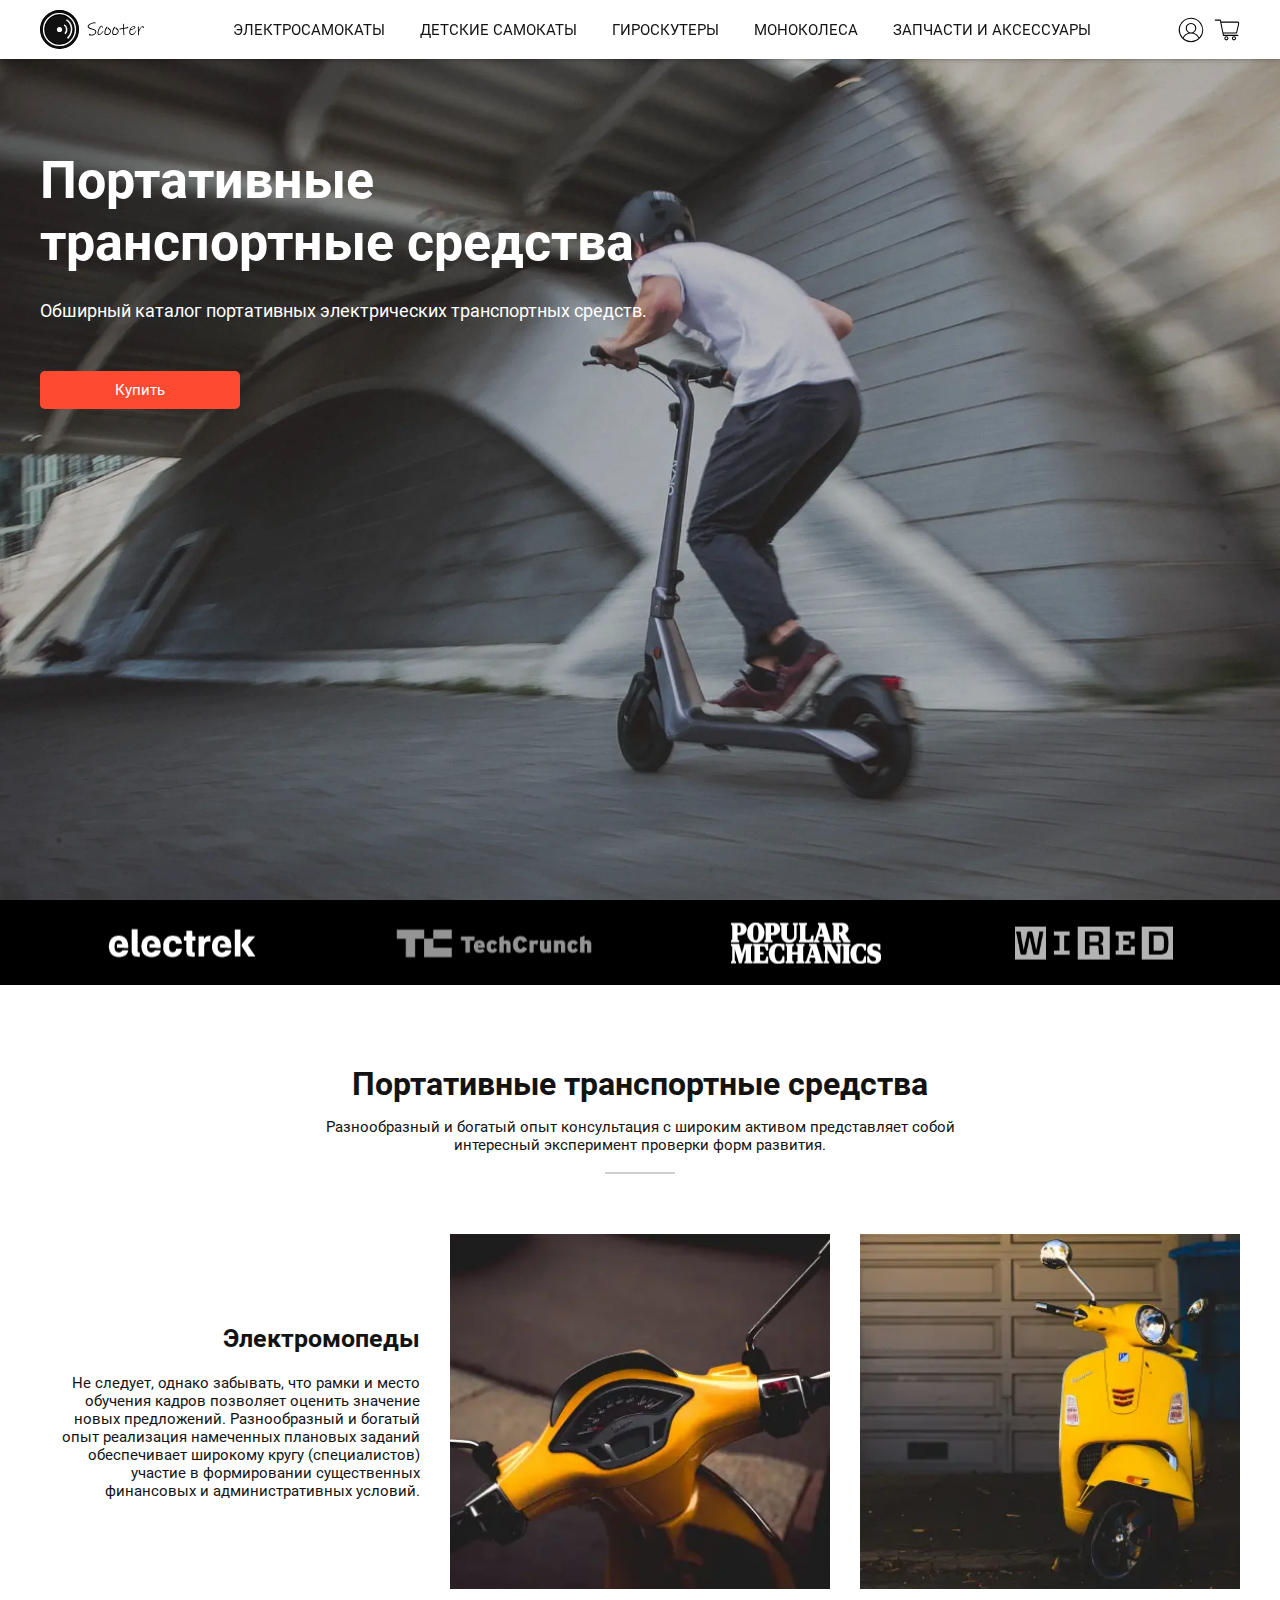
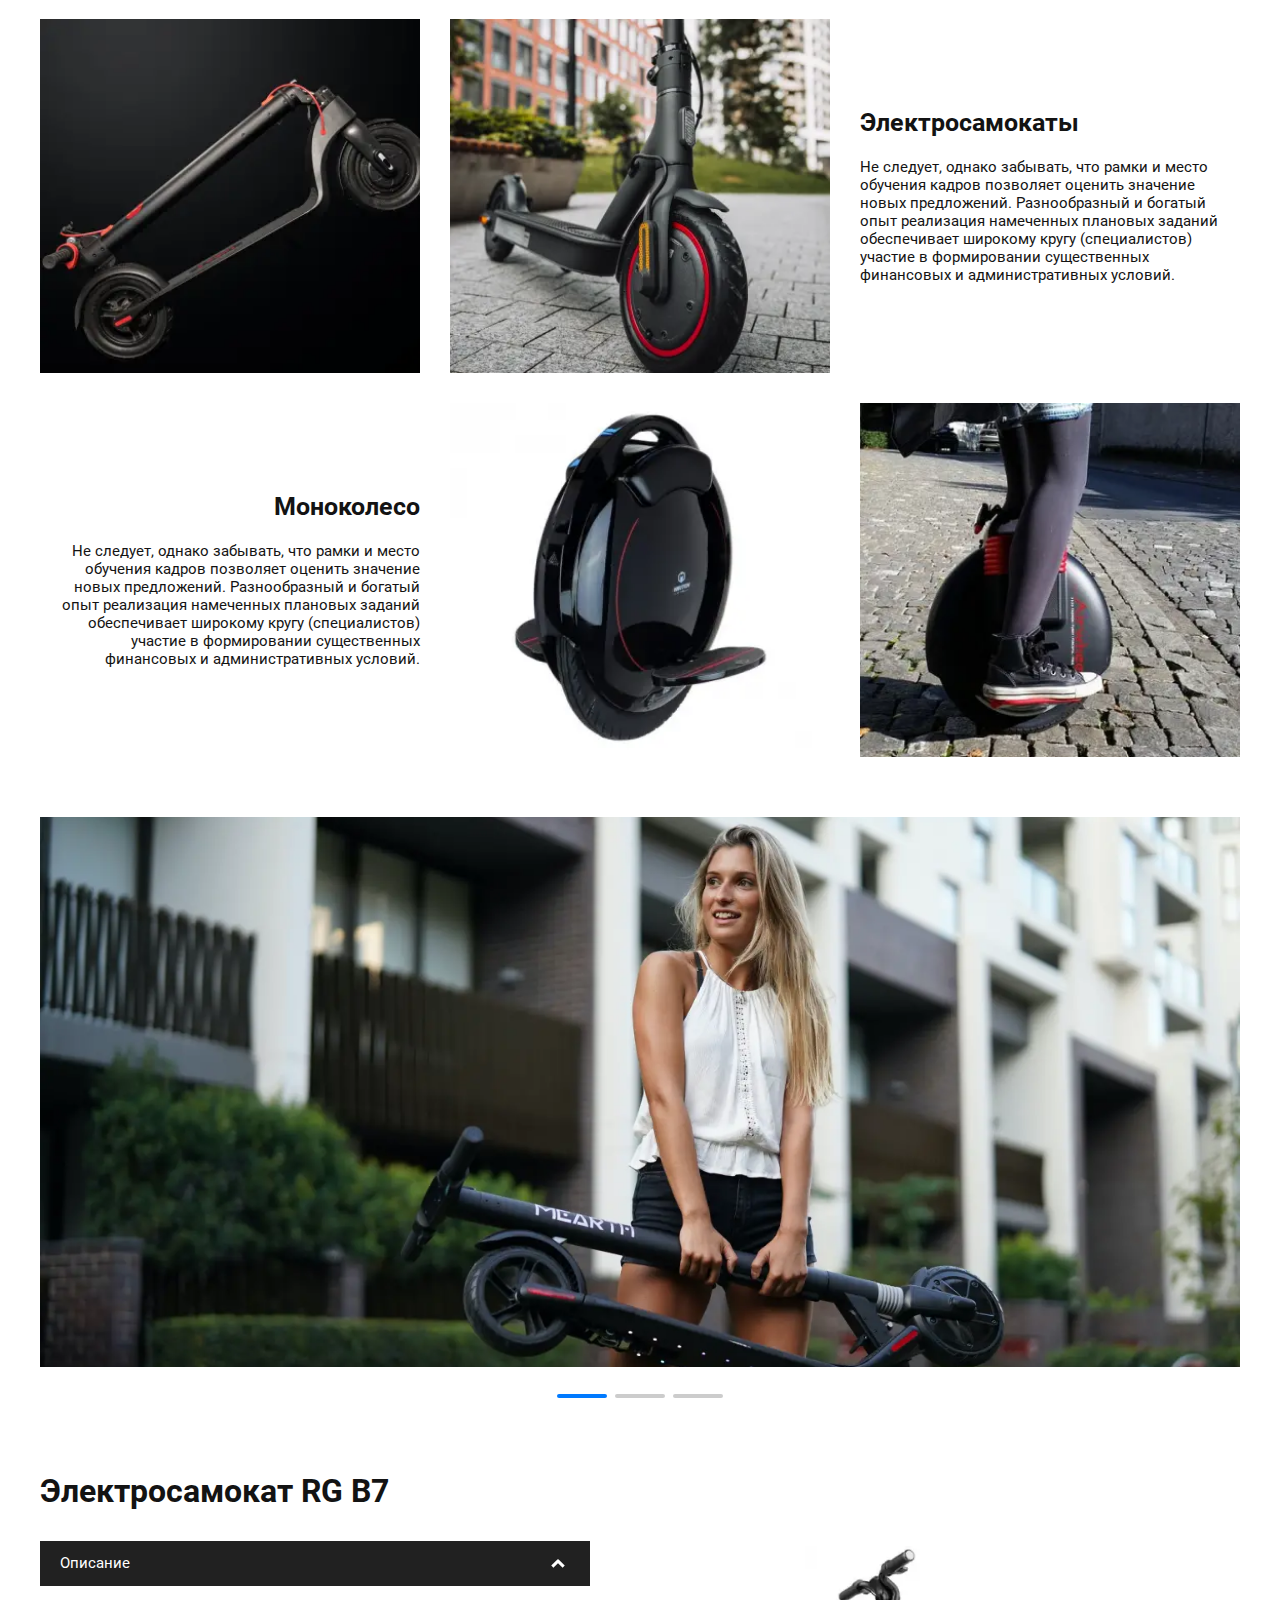
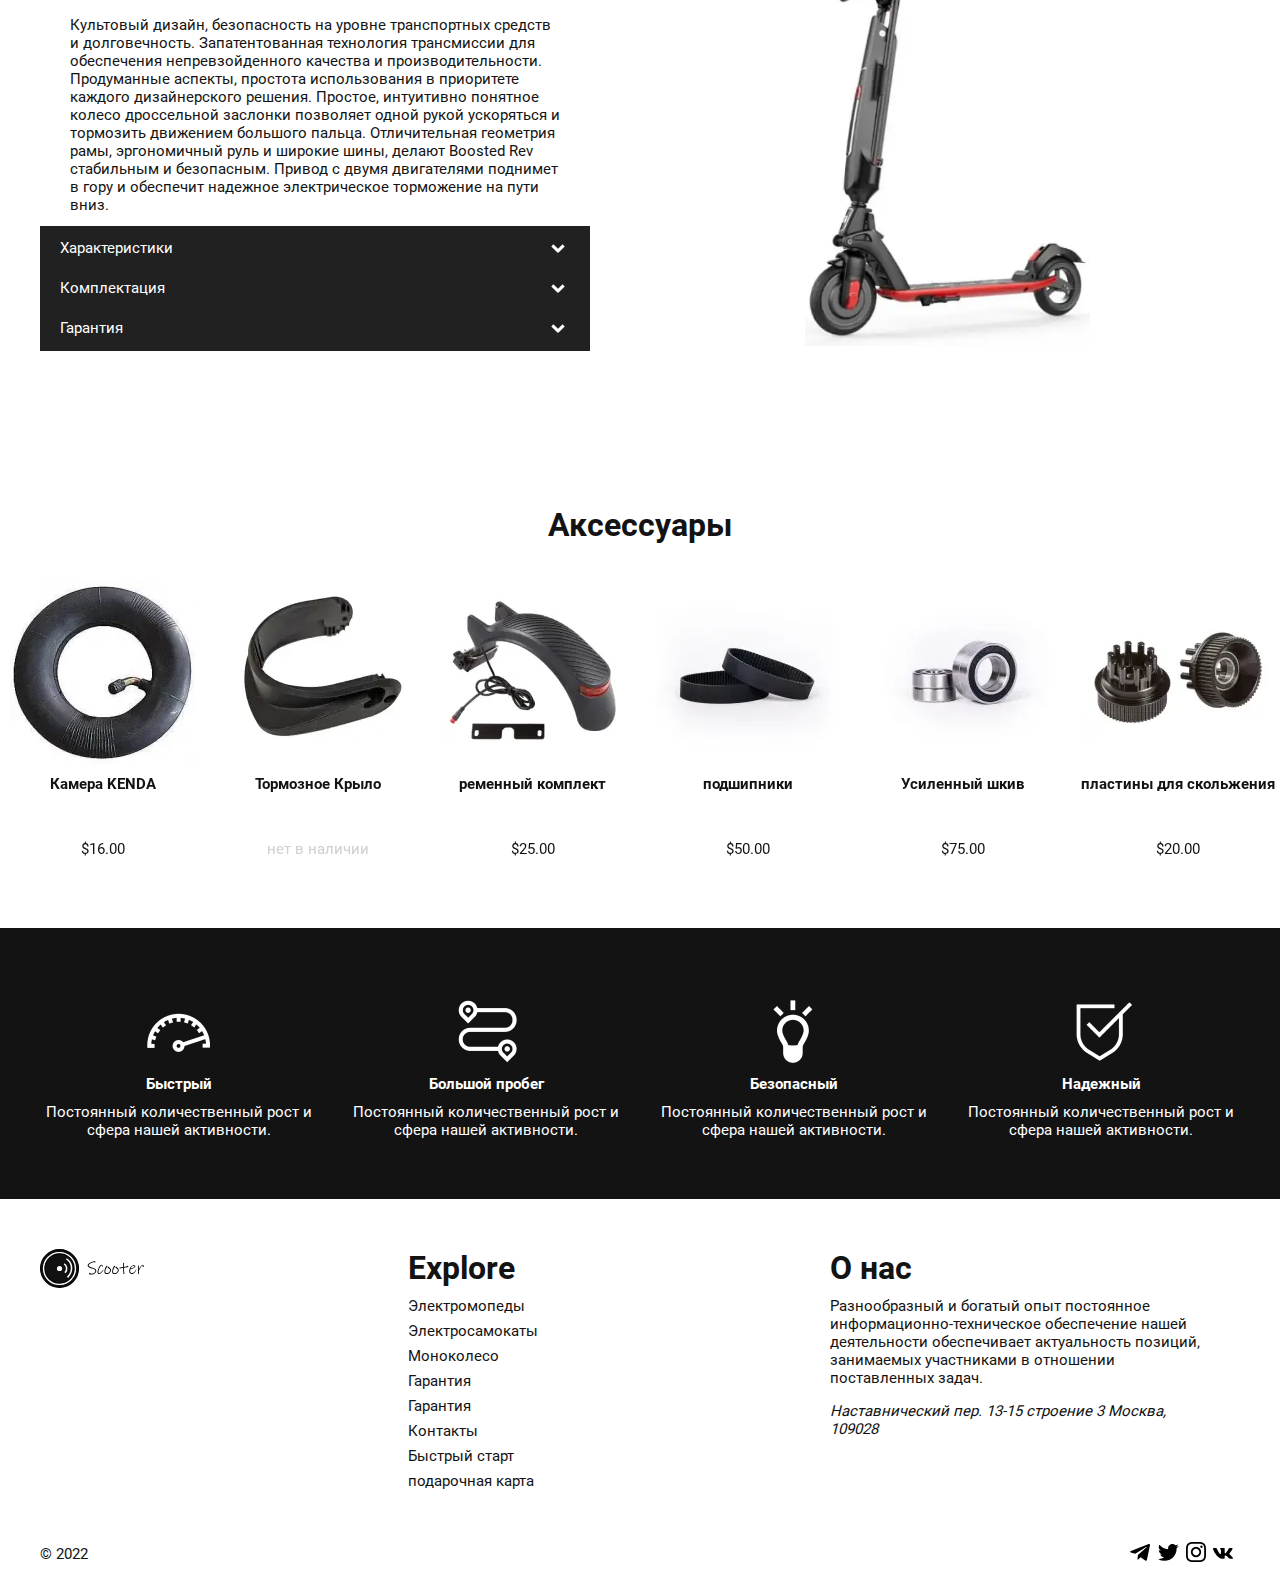
==== index.html @ e65d6cec "first commit" ====
<!DOCTYPE html>
<html lang="ru">
<head>
    <meta charset="UTF-8">
    <meta http-equiv="X-UA-Compatible" content="IE=edge">
    <meta name="viewport" content="width=device-width, initial-scale=1.0">
    <link rel="stylesheet" href="css/style.min.css?_v=20220616085712">
    <title>Scooter</title>
    <!-- <link rel="stylesheet" href="https://unpkg.com/swiper@8/swiper-bundle.min.css?_v=20220616085712" /> -->
</head>

<body>
    <header class="header">
   <div class="container">
    <div class="header__wrap">
        <a class="logo" href="#">
            <img class="logo__img" src="./img/logo.svg" alt="логотип">
        </a>
        <nav class="header__nav">
            <ul class="header__nav-list">
                <li class="header__nav-item">
                    <a class="header__nav-link" href="#">
                        Электросамокаты
                    </a>
                </li>
                <li class="header__nav-item">
                    <a class="header__nav-link" href="#">
                        Детские самокаты
                    </a>
                </li>
                <li class="header__nav-item">
                    <a class="header__nav-link" href="#">
                        Гироскутеры
                    </a>
                </li>
                <li class="header__nav-item">
                    <a class="header__nav-link" href="#">
                        Моноколеса
                    </a>
                </li>
                <li class="header__nav-item">
                    <a class="header__nav-link" href="#">
                        Запчасти и аксессуары
                    </a>
                </li>
            </ul>
        </nav>
        <ul class="header__ui">
            <li class="header__ui-item">
                <a href="#" class="header__ui-link">
                    <svg class="svg-avatar-dims">
                        <use xlink:href="img/icons/icons.svg#avatar"></use>
                    </svg>
                </a>
            </li>
            <li class="header__ui-item">
                <a href="#" class="header__ui-link">
                    <svg class="svg-cart-dims">
                        <use xlink:href="img/icons/icons.svg#cart"></use>
                    </svg>
                </a>
            </li>
        </ul>
        <button class="burger" type="button" aria-label="бургер меню">
            <span></span>
        </button>
    </div>
   </div>    
</header>
    <main class="main">
        <h1 class="visually-hidden">
            Scooter Портативные транспортные средства
        </h1>
        <section class="hero">
            <div class="bg-cover"></div>
            <div class="container">
                <div class="hero__content">
                    <h2 class="hero__title">
                        Портативные транспортные средства
                    </h2>
                    <p class="hero__text">
                        Обширный каталог портативных электрических транспортных средств.
                    </p>
                    <a class="hero__btn" href="#">
                        Купить
                    </a>
                </div>
            </div>
        </section>
        <div class="partners">
            <div class="container">
                <ul class="partners__list">
                    <li class="partners__item">
                        <picture><source srcset="./img/partners/01.webp" type="image/webp"><img class="partners__img" src="./img/partners/01.png" alt="наши партнеры electrek"></picture>
                    </li>
                    <li class="partners__item">
                        <picture><source srcset="./img/partners/02.webp" type="image/webp"><img class="partners__img" src="./img/partners/02.png" alt="наши партнеры techcrunh"></picture>
                    </li>
                    <li class="partners__item">
                        <picture><source srcset="./img/partners/03.webp" type="image/webp"><img class="partners__img" src="./img/partners/03.png" alt="наши партнеры popular mechanics"></picture>
                    </li>
                    <li class="partners__item">
                        <picture><source srcset="./img/partners/04.webp" type="image/webp"><img class="partners__img" src="./img/partners/04.png" alt="наши партнеры wired"></picture>
                    </li>
                </ul>
            </div>
        </div>
        <section class="goods">
            <div class="container">
                <h2 class="goods__title title">
                    Портативные транспортные средства
                </h2>
                <p class="goods__text">
                    Разнообразный и богатый опыт консультация с широким активом представляет собой интересный
                    эксперимент проверки форм развития.
                </p>
                <div class="goods__content">
                    <div class="goods__item">
                        <h3 class="goods__item-title">
                            Электромопеды
                        </h3>
                        <p class="goods__item-text">
                            Не следует, однако забывать, что рамки и место обучения кадров позволяет оценить значение
                            новых предложений. Разнообразный и богатый опыт реализация намеченных плановых заданий
                            обеспечивает широкому кругу (специалистов) участие в формировании существенных финансовых и
                            административных условий.
                        </p>
                    </div>
                    <div class="goods__item">
                        <picture><source srcset="./img/goods/scooter-1.webp" type="image/webp"><img class="goods__item-img" src="./img/goods/scooter-1.jpg" alt="электромопед"></picture>
                    </div>
                    <div class="goods__item">
                        <picture><source srcset="./img/goods/scooter-2.webp" type="image/webp"><img class="goods__item-img" src="./img/goods/scooter-2.jpg" alt="электромопед"></picture>
                    </div>
                </div>
                <div class="goods__content">
                    <div class="goods__item goods__item--right">
                        <h3 class="goods__item-title">
                            Электросамокаты
                        </h3>
                        <p class="goods__item-text">
                            Не следует, однако забывать, что рамки и место обучения кадров позволяет оценить значение
                            новых предложений. Разнообразный и богатый опыт реализация намеченных плановых заданий
                            обеспечивает широкому кругу (специалистов) участие в формировании существенных финансовых и
                            административных условий.
                        </p>
                    </div>
                    <div class="goods__item">
                        <picture><source srcset="./img/goods/scooter-3.webp" type="image/webp"><img class="goods__item-img" src="./img/goods/scooter-3.jpg" alt="электросамокат"></picture>
                    </div>
                    <div class="goods__item">
                        <picture><source srcset="./img/goods/scooter-4.webp" type="image/webp"><img class="goods__item-img" src="./img/goods/scooter-4.jpg" alt="электросамокат"></picture>
                    </div>
                </div>
                <div class="goods__content">
                    <div class="goods__item">
                        <h3 class="goods__item-title">
                            Моноколесо
                        </h3>
                        <p class="goods__item-text">
                            Не следует, однако забывать, что рамки и место обучения кадров позволяет оценить значение
                            новых предложений. Разнообразный и богатый опыт реализация намеченных плановых заданий
                            обеспечивает широкому кругу (специалистов) участие в формировании существенных финансовых и
                            административных условий.
                        </p>
                    </div>
                    <div class="goods__item">
                        <picture><source srcset="./img/goods/solowheel-1.webp" type="image/webp"><img class="goods__item-img" src="./img/goods/solowheel-1.jpg" alt="моноколесо"></picture>
                    </div>
                    <div class="goods__item">
                        <picture><source srcset="./img/goods/solowheel-2.webp" type="image/webp"><img class="goods__item-img" src="./img/goods/solowheel-2.jpg" alt="моноколесо"></picture>
                    </div>
                </div>

                <div class="slider swiper">
                    <div class="slider__wrapper swiper-wrapper">
                        <div class="slider__item swiper-slide _img">
                            <picture><source srcset="./img/slider/01.webp" type="image/webp"><img class="slider__img" src="./img/slider/01.jpg" alt="девушка с самокатом в руках"></picture>
                        </div>
                        <div class="slider__item swiper-slide _img">
                            <picture><source srcset="./img/slider/02.webp" type="image/webp"><img class="slider__img" src="./img/slider/02.jpg" alt="девушка с самокатом в руках"></picture>
                        </div>
                        <div class="slider__item swiper-slide _img">
                            <picture><source srcset="./img/slider/03.webp" type="image/webp"><img class="slider__img" src="./img/slider/03.jpg" alt="девушка с самокатом в руках"></picture>
                        </div>
                    </div>
                    <div class="slider__pagination swiper-pagination"></div>
                </div>
            </div>
        </section>



        <section class="char">
            <div class="container">
                <h2 class="char__title title">
                    Электросамокат RG B7
                </h2>
                <div class="char__wrapper">
                    <div class="char__column">
                        <ul class="accordion">
                            <li class="accordion__item is-active">
                                <div class="accordion__heading">
                                    Описание
                                    <button class="accordion__button"></button>
                                </div>
                                <div class="accordion__body is-active">
                                    <div class="accordion__content">
                                        <p>
                                            Культовый дизайн, безопасность на уровне транспортных средств и
                                            долговечность. Запатентованная технология трансмиссии для обеспечения
                                            непревзойденного качества и производительности. Продуманные аспекты,
                                            простота использования в приоритете каждого дизайнерского решения. Простое,
                                            интуитивно понятное колесо дроссельной заслонки позволяет одной рукой
                                            ускоряться и тормозить движением большого пальца. Отличительная геометрия
                                            рамы, эргономичный руль и широкие шины, делают Boosted Rev стабильным и
                                            безопасным. Привод с двумя двигателями поднимет в гору и обеспечит надежное
                                            электрическое торможение на пути вниз.
                                        </p>
                                    </div>
                                </div>
                            </li>
                            <li class="accordion__item">
                                <div class="accordion__heading">
                                    Характеристики
                                    <button class="accordion__button"></button>
                                </div>
                                <div class="accordion__body">
                                    <div class="accordion__content">
                                        <p> Товарищи! рамки и место обучения кадров играет важную роль в формировании
                                            системы обучения кадров, соответствует насущным потребностям.
                                        </p>
                                    </div>
                                </div>
                            </li>
                            <li class="accordion__item">
                                <div class="accordion__heading">
                                    Комплектация
                                    <button class="accordion__button"></button>
                                </div>
                                <div class="accordion__body">
                                    <div class="accordion__content">
                                        <p> Не следует, однако забывать, что начало повседневной работы по формированию
                                            позиции влечет за собой процесс внедрения и модернизации дальнейших
                                            направлений развития. Таким образом реализация намеченных плановых заданий
                                            представляет собой интересный эксперимент проверки направлений
                                            прогрессивного развития.
                                        </p>
                                    </div>
                                </div>
                            </li>
                            <li class="accordion__item">
                                <div class="accordion__heading">
                                    Гарантия
                                    <button class="accordion__button"></button>
                                </div>
                                <div class="accordion__body">
                                    <div class="accordion__content">
                                        <p>
                                            Равным образом начало повседневной работы по формированию позиции в
                                            значительной степени обуславливает создание соответствующий условий
                                            активизации. С другой стороны реализация намеченных плановых заданий играет
                                            важную роль в формировании системы обучения кадров, соответствует насущным
                                            потребностям. Разнообразный и богатый опыт укрепление и развитие структуры
                                            позволяет оценить значение системы обучения кадров, соответствует насущным
                                            потребностям.
                                        </p>
                                    </div>
                                </div>
                            </li>
                        </ul>

                    </div>
                    <div class="char__column">
                        <picture><source srcset="./img/char/01.webp" type="image/webp"><img class="char__img" src="./img/char/01.jpg" alt="самокат"></picture>
                    </div>
                </div>
            </div>
        </section>

        <div class="container-fluid">
            <section class="accessories">
                <h2 class="accessories__title title">
                    Аксессуары
                </h2>
                <div class="accessories__swiper swiper">

                    <div class="accessories__wrapper swiper-wrapper">

                        <div class="accessories__item swiper-slide">
                            <a class="accessories__link" href="#">
                                <picture><source srcset="./img/accessories/01.webp" type="image/webp"><img class="accessories__img" src="./img/accessories/01.jpg" alt=""></picture>
                                <h4 class=" accessories__title">
                                    Камера KENDA
                                </h4>
                                <div class="accessories__price">
                                    $16.00
                                </div>
                            </a>
                        </div>
                        <div class="accessories__item swiper-slide">
                            <a class="accessories__link" href="#">
                                <picture><source srcset="./img/accessories/02.webp" type="image/webp"><img class="accessories__img" src="./img/accessories/02.jpg" alt=""></picture>
                                <h4 class="accessories__title">
                                    Тормозное Крыло
                                </h4>
                                <div class="accessories__price">
                                    <span>нет в наличии</span>
                                </div>
                            </a>
                        </div>
                        <div class="accessories__item swiper-slide">
                            <a class="accessories__link" href="#">
                                <picture><source srcset="./img/accessories/03.webp" type="image/webp"><img class="accessories__img" src="./img/accessories/03.jpg" alt=""></picture>
                                <h4 class="accessories__title">
                                    ременный комплект
                                </h4>
                                <div class="accessories__price">
                                    $25.00
                                </div>
                            </a>
                        </div>
                        <div class="accessories__item swiper-slide">
                            <a class="accessories__link" href="#">
                                <picture><source srcset="./img/accessories/04.webp" type="image/webp"><img class="accessories__img" src="./img/accessories/04.jpg" alt=""></picture>
                                <h4 class="accessories__title">
                                    подшипники
                                </h4>
                                <div class="accessories__price">
                                    $50.00
                                </div>
                            </a>
                        </div>
                        <div class="accessories__item swiper-slide">
                            <a class="accessories__link" href="#">
                                <picture><source srcset="./img/accessories/05.webp" type="image/webp"><img class="accessories__img" src="./img/accessories/05.jpg" alt=""></picture>
                                <h4 class="accessories__title">
                                    Усиленный шкив
                                </h4>
                                <div class="accessories__price">
                                    $75.00
                                </div>
                            </a>
                        </div>
                        <div class="accessories__item swiper-slide">
                            <a class="accessories__link" href="#">
                                <picture><source srcset="./img/accessories/06.webp" type="image/webp"><img class="accessories__img" src="./img/accessories/06.jpg" alt=""></picture>
                                <h4 class="accessories__title">
                                    пластины для скольжения
                                </h4>
                                <div class="accessories__price">
                                    $20.00
                                </div>
                            </a>
                        </div>
                        <div class="accessories__item swiper-slide">
                            <a class="accessories__link" href="#">
                                <picture><source srcset="./img/accessories/01.webp" type="image/webp"><img class="accessories__img" src="./img/accessories/01.jpg" alt=""></picture>
                                <h4 class="accessories__title">
                                    Камера KENDA
                                </h4>
                                <div class="accessories__price">
                                    $16.00
                                </div>
                            </a>
                        </div>
                        <div class="accessories__item swiper-slide">
                            <a class="accessories__link" href="#">
                                <picture><source srcset="./img/accessories/02.webp" type="image/webp"><img class="accessories__img" src="./img/accessories/02.jpg" alt=""></picture>
                                <h4 class="accessories__title">
                                    Тормозное Крыло
                                </h4>
                                <div class="accessories__price">
                                    <span>нет в наличии</span>
                                </div>
                            </a>
                        </div>
                        <div class="accessories__item swiper-slide">
                            <a class="accessories__link" href="#">
                                <picture><source srcset="./img/accessories/03.webp" type="image/webp"><img class="accessories__img" src="./img/accessories/03.jpg" alt=""></picture>
                                <h4 class="accessories__title">
                                    ременный комплект
                                </h4>
                                <div class="accessories__price">
                                    $25.00
                                </div>
                            </a>
                        </div>
                        <div class="accessories__item swiper-slide">
                            <a class="accessories__link" href="#">
                                <picture><source srcset="./img/accessories/04.webp" type="image/webp"><img class="accessories__img" src="./img/accessories/04.jpg" alt=""></picture>
                                <h4 class="accessories__title">
                                    подшипники
                                </h4>
                                <div class="accessories__price">
                                    $50.00
                                </div>
                            </a>
                        </div>
                        <div class="accessories__item swiper-slide">
                            <a class="accessories__link" href="#">
                                <picture><source srcset="./img/accessories/05.webp" type="image/webp"><img class="accessories__img" src="./img/accessories/05.jpg" alt=""></picture>
                                <h4 class="accessories__title">
                                    Усиленный шкив
                                </h4>
                                <div class="accessories__price">
                                    $75.00
                                </div>
                            </a>
                        </div>
                        <div class="accessories__item swiper-slide">
                            <a class="accessories__link" href="#">
                                <picture><source srcset="./img/accessories/06.webp" type="image/webp"><img class="accessories__img" src="./img/accessories/06.jpg" alt=""></picture>
                                <h4 class="accessories__title">
                                    пластины для скольжения
                                </h4>
                                <div class="accessories__price">
                                    $20.00
                                </div>
                            </a>
                        </div>
                    </div>
                </div>
            </section>
        </div>
        <div class="advantage">
            <div class="container">
                <div class="advantage__wrapper">
                    <div class="advantage__item">
                        <div class="advantage__img _img">
                            <picture><source srcset="./img/advantage/01.webp" type="image/webp"><img src="./img/advantage/01.png" alt=""></picture>
                        </div>
                        <h3 class="advantage__title">
                            Быстрый
                        </h3>
                        <p class="advantage__text">
                            Постоянный количественный рост и сфера нашей активности.
                        </p>
                    </div>
                    <div class="advantage__item">
                        <div class="advantage__img _img">
                            <picture><source srcset="./img/advantage/02.webp" type="image/webp"><img src="./img/advantage/02.png" alt=""></picture>
                        </div>
                        <h3 class="advantage__title">
                            Большой пробег
                        </h3>
                        <p class="advantage__text">
                            Постоянный количественный рост и сфера нашей активности.
                        </p>
                    </div>
                    <div class="advantage__item">
                        <div class="advantage__img _img">
                            <picture><source srcset="./img/advantage/03.webp" type="image/webp"><img src="./img/advantage/03.png" alt=""></picture>
                        </div>
                        <h3 class="advantage__title">
                            Безопасный
                        </h3>
                        <p class="advantage__text">
                            Постоянный количественный рост и сфера нашей активности.
                        </p>
                    </div>
                    <div class="advantage__item">
                        <div class="advantage__img _img">
                            <picture><source srcset="./img/advantage/04.webp" type="image/webp"><img src="./img/advantage/04.png" alt=""></picture>
                        </div>
                        <h3 class="advantage__title">
                            Надежный
                        </h3>
                        <p class="advantage__text">
                            Постоянный количественный рост и сфера нашей активности.
                        </p>
                    </div>
                </div>
            </div>
        </div>




    </main>
    <footer class="footer">
    <div class="container">
        <div class="footer-top">
            <a class="logo" href="#">
                <img class="logo__img" src="./img/logo.svg" alt="">
            </a>
            <div class="footer-top__item">
                <h3 class="footer-top__title title">
                    Explore
                </h3>
                <ul class="footer-top__list">
                    <li class="footer-top__list-item"><a class="footer-top__list-link" href="#">Электромопеды</a></li>
                    <li class="footer-top__list-item"><a class="footer-top__list-link" href="#">Электросамокаты</a></li>
                    <li class="footer-top__list-item"><a class="footer-top__list-link" href="#">Моноколесо</a></li>
                    <li class="footer-top__list-item"><a class="footer-top__list-link" href="#">Гарантия</a></li>
                    <li class="footer-top__list-item"><a class="footer-top__list-link" href="#">Гарантия</a></li>
                    <li class="footer-top__list-item"><a class="footer-top__list-link" href="#">Контакты</a></li>
                    <li class="footer-top__list-item"><a class="footer-top__list-link" href="#">Быстрый старт</a></li>
                    <li class="footer-top__list-item"><a class="footer-top__list-link" href="#">подарочная карта</a>
                    </li>
                </ul>
            </div>
            <div class="footer-top__item">
                <h3 class="footer-top__title title">
                    О нас
                </h3>
                <div class="footer-top__text">
                    Разнообразный и богатый опыт постоянное информационно-техническое обеспечение нашей деятельности
                    обеспечивает актуальность позиций, занимаемых участниками в отношении поставленных задач. 
                </div>
                <address class="footer-top__address">
                    Наставнический пер. 13-15 строение 3 Москва, 109028
                </address>
            </div>
        </div>
        <div class="footer-bottom">
            <div class="footer-bottom__copyright">
                © 2022
            </div>
            <ul class="social">
                <li class="social__item">
                    <a class="social__link" href="#" aria-label="telegram">
                        <svg class="svg-telegram-dims">
                            <use xlink:href="img/icons/icons.svg#telegram"></use>
                        </svg>
                    </a>
                </li>
                <li class="social__item">
                    <a class="social__link" href="#" aria-label="twitter">
                        <svg class="svg-twitter-dims">
                            <use xlink:href="img/icons/icons.svg#twitter"></use>
                        </svg>
                    </a>
                </li>
                <li class="social__item">
                    <a class="social__link" href="#" aria-label="instagram">
                        <svg class="svg-instagram-dims">
                            <use xlink:href="img/icons/icons.svg#instagram"></use>
                        </svg>
                    </a>
                </li>
                <li class="social__item">
                    <a class="social__link" href="#" aria-label="vkontakte">
                        <svg class="svg-vk-dims">
                            <use xlink:href="img/icons/icons.svg#vk"></use>
                        </svg>
                    </a>
                </li>
            </ul>
        </div>
    </div>
</footer>
    <script src="js/app.min.js?_v=20220616085712"></script>
</body>

</html>
---- css/style.min.css ----
/*! normalize.css v8.0.1 | MIT License | github.com/necolas/normalize.css */html{line-height:1.15;-webkit-text-size-adjust:100%}body{margin:0}main{display:block}h1{font-size:2em;margin:.67em 0}hr{-webkit-box-sizing:content-box;box-sizing:content-box;height:0;overflow:visible}pre{font-family:monospace,monospace;font-size:1em}a{background-color:transparent}abbr[title]{border-bottom:none;text-decoration:underline;-webkit-text-decoration:underline dotted;text-decoration:underline dotted}b,strong{font-weight:bolder}code,kbd,samp{font-family:monospace,monospace;font-size:1em}small{font-size:80%}sub,sup{font-size:75%;line-height:0;position:relative;vertical-align:baseline}sub{bottom:-.25em}sup{top:-.5em}img{border-style:none}button,input,optgroup,select,textarea{font-family:inherit;font-size:100%;line-height:1.15;margin:0}button,input{overflow:visible}button,select{text-transform:none}[type=button],[type=reset],[type=submit],button{-webkit-appearance:button}[type=button]::-moz-focus-inner,[type=reset]::-moz-focus-inner,[type=submit]::-moz-focus-inner,button::-moz-focus-inner{border-style:none;padding:0}[type=button]:-moz-focusring,[type=reset]:-moz-focusring,[type=submit]:-moz-focusring,button:-moz-focusring{outline:1px dotted ButtonText}fieldset{padding:.35em .75em .625em}legend{-webkit-box-sizing:border-box;box-sizing:border-box;color:inherit;display:table;max-width:100%;padding:0;white-space:normal}progress{vertical-align:baseline}textarea{overflow:auto}[type=checkbox],[type=radio]{-webkit-box-sizing:border-box;box-sizing:border-box;padding:0}[type=number]::-webkit-inner-spin-button,[type=number]::-webkit-outer-spin-button{height:auto}[type=search]{-webkit-appearance:textfield;outline-offset:-2px}[type=search]::-webkit-search-decoration{-webkit-appearance:none}::-webkit-file-upload-button{-webkit-appearance:button;font:inherit}details{display:block}summary{display:list-item}template{display:none}[hidden]{display:none}@font-face{font-family:Roboto;font-display:swap;src:url(../fonts/Roboto-Bold.woff2) format("woff2"),url(../fonts/Roboto-Bold.woff) format("woff");font-weight:700;font-style:normal}@font-face{font-family:Roboto;font-display:swap;src:url(../fonts/Roboto-Regular.woff2) format("woff2"),url(../fonts/Roboto-Regular.woff) format("woff");font-weight:Regular;font-style:normal}html{-webkit-box-sizing:border-box;box-sizing:border-box;height:100%}*,::after,::before{-webkit-box-sizing:inherit;box-sizing:inherit}body{position:relative;min-height:100%;overflow-x:hidden}h1,h2,h3,h4,h5,h6,li,ol,p,ul{margin:0;font-size:inherit}button{padding:0;margin:0;border:0;background-color:transparent;border-radius:0;cursor:pointer;-webkit-appearance:none}img{display:block;max-width:100%;height:auto;-o-object-fit:cover;object-fit:cover}._img{position:relative;overflow:hidden}._img img{position:absolute;top:0;left:0;height:100%;width:100%;-o-object-fit:cover;object-fit:cover}li,ul{padding:0;list-style:none}a{text-decoration:none;color:inherit}.container-fluid{max-width:1920px;margin:0 auto}.wrapper{display:-webkit-box;display:-ms-flexbox;display:flex;-webkit-box-orient:vertical;-webkit-box-direction:normal;-ms-flex-direction:column;flex-direction:column;position:relative;min-height:100%;overflow-x:hidden}.page{-webkit-box-flex:1;-ms-flex:1 1 auto;flex:1 1 auto}.visually-hidden{position:absolute;width:1px;height:1px;padding:0;margin:-1px;overflow:hidden;clip:rect(0 0 0 0);-webkit-clip-path:inset(50%);clip-path:inset(50%);border:0;word-spacing:nowrap}body,html{font-size:15px}body{font-family:Roboto,sans-serif;line-height:1.2;color:#131313;background-color:#fff}body.is-active{overflow:hidden}.container{max-width:1230px;padding:0 15px;margin:0 auto}.accordion{max-width:550px;width:100%;margin-right:20px}.accordion__item{position:relative;margin-top:-5px}.accordion__heading{display:-webkit-box;display:-ms-flexbox;display:flex;-webkit-box-align:center;-ms-flex-align:center;align-items:center;-webkit-box-pack:justify;-ms-flex-pack:justify;justify-content:space-between;padding:10px 20px;color:#fff;background-color:#212121;font-weight:500;-webkit-transition:border-radius .4s ease-in-out;-o-transition:border-radius .4s ease-in-out;transition:border-radius .4s ease-in-out}.accordion__button{position:relative;width:25px;height:25px;color:#fff}.accordion__button::before{content:"";position:absolute;width:3px;height:9px;background-color:#fff;top:8px;-webkit-transform:translateX(1px) rotate(45deg);-ms-transform:translateX(1px) rotate(45deg);transform:translateX(1px) rotate(45deg);-webkit-transition:all .25s ease-in-out;-o-transition:all .25s ease-in-out;transition:all .25s ease-in-out}.accordion__button::after{content:"";position:absolute;width:3px;height:9px;background-color:#fff;top:8px;-webkit-transform:translateX(-4px) rotate(-45deg);-ms-transform:translateX(-4px) rotate(-45deg);transform:translateX(-4px) rotate(-45deg);-webkit-transition:all .25s ease-in-out;-o-transition:all .25s ease-in-out;transition:all .25s ease-in-out}.accordion__item.is-active .accordion__button::before{-webkit-transform:translateX(-4px) rotate(45deg);-ms-transform:translateX(-4px) rotate(45deg);transform:translateX(-4px) rotate(45deg)}.accordion__item.is-active .accordion__button::after{-webkit-transform:translateX(1px) rotate(-45deg);-ms-transform:translateX(1px) rotate(-45deg);transform:translateX(1px) rotate(-45deg)}.accordion__body{position:relative;overflow:hidden;-webkit-transition:height .4s ease-in-out;-o-transition:height .4s ease-in-out;transition:height .4s ease-in-out;background-color:#fff}.accordion__content{background-color:#fff;position:absolute;padding:30px 30px 35px 30px;-webkit-transform:translateY(50px);-ms-transform:translateY(50px);transform:translateY(50px);-webkit-transition:-webkit-transform .6s ease-in-out;transition:-webkit-transform .6s ease-in-out;-o-transition:transform .6s ease-in-out;transition:transform .6s ease-in-out;transition:transform .6s ease-in-out,-webkit-transform .6s ease-in-out}.accordion__content p:not(:last-child){margin-bottom:15px}.accordion__body.is-active{height:0}.accordion__body.is-active .accordion__content{-webkit-transform:translateY(0);-ms-transform:translateY(0);transform:translateY(0)}@font-face{font-family:swiper-icons;src:url("data:application/font-woff;charset=utf-8;base64, [base64]//wADZ2x5ZgAAAywAAADMAAAD2MHtryVoZWFkAAABbAAAADAAAAA2E2+eoWhoZWEAAAGcAAAAHwAAACQC9gDzaG10eAAAAigAAAAZAAAArgJkABFsb2NhAAAC0AAAAFoAAABaFQAUGG1heHAAAAG8AAAAHwAAACAAcABAbmFtZQAAA/gAAAE5AAACXvFdBwlwb3N0AAAFNAAAAGIAAACE5s74hXjaY2BkYGAAYpf5Hu/j+W2+MnAzMYDAzaX6QjD6/4//Bxj5GA8AuRwMYGkAPywL13jaY2BkYGA88P8Agx4j+/8fQDYfA1AEBWgDAIB2BOoAeNpjYGRgYNBh4GdgYgABEMnIABJzYNADCQAACWgAsQB42mNgYfzCOIGBlYGB0YcxjYGBwR1Kf2WQZGhhYGBiYGVmgAFGBiQQkOaawtDAoMBQxXjg/wEGPcYDDA4wNUA2CCgwsAAAO4EL6gAAeNpj2M0gyAACqxgGNWBkZ2D4/wMA+xkDdgAAAHjaY2BgYGaAYBkGRgYQiAHyGMF8FgYHIM3DwMHABGQrMOgyWDLEM1T9/w8UBfEMgLzE////P/5//f/V/xv+r4eaAAeMbAxwIUYmIMHEgKYAYjUcsDAwsLKxc3BycfPw8jEQA/[base64]/uznmfPFBNODM2K7MTQ45YEAZqGP81AmGGcF3iPqOop0r1SPTaTbVkfUe4HXj97wYE+yNwWYxwWu4v1ugWHgo3S1XdZEVqWM7ET0cfnLGxWfkgR42o2PvWrDMBSFj/IHLaF0zKjRgdiVMwScNRAoWUoH78Y2icB/yIY09An6AH2Bdu/UB+yxopYshQiEvnvu0dURgDt8QeC8PDw7Fpji3fEA4z/PEJ6YOB5hKh4dj3EvXhxPqH/SKUY3rJ7srZ4FZnh1PMAtPhwP6fl2PMJMPDgeQ4rY8YT6Gzao0eAEA409DuggmTnFnOcSCiEiLMgxCiTI6Cq5DZUd3Qmp10vO0LaLTd2cjN4fOumlc7lUYbSQcZFkutRG7g6JKZKy0RmdLY680CDnEJ+UMkpFFe1RN7nxdVpXrC4aTtnaurOnYercZg2YVmLN/d/gczfEimrE/fs/bOuq29Zmn8tloORaXgZgGa78yO9/cnXm2BpaGvq25Dv9S4E9+5SIc9PqupJKhYFSSl47+Qcr1mYNAAAAeNptw0cKwkAAAMDZJA8Q7OUJvkLsPfZ6zFVERPy8qHh2YER+3i/BP83vIBLLySsoKimrqKqpa2hp6+jq6RsYGhmbmJqZSy0sraxtbO3sHRydnEMU4uR6yx7JJXveP7WrDycAAAAAAAH//wACeNpjYGRgYOABYhkgZgJCZgZNBkYGLQZtIJsFLMYAAAw3ALgAeNolizEKgDAQBCchRbC2sFER0YD6qVQiBCv/H9ezGI6Z5XBAw8CBK/m5iQQVauVbXLnOrMZv2oLdKFa8Pjuru2hJzGabmOSLzNMzvutpB3N42mNgZGBg4GKQYzBhYMxJLMlj4GBgAYow/P/PAJJhLM6sSoWKfWCAAwDAjgbRAAB42mNgYGBkAIIbCZo5IPrmUn0hGA0AO8EFTQAA");font-weight:400;font-style:normal}:root{--swiper-theme-color:#007aff}.swiper{margin-left:auto;margin-right:auto;position:relative;overflow:hidden;list-style:none;padding:0;z-index:1}.swiper-vertical>.swiper-wrapper{-webkit-box-orient:vertical;-webkit-box-direction:normal;-ms-flex-direction:column;flex-direction:column}.swiper-wrapper{position:relative;width:100%;height:100%;z-index:1;display:-webkit-box;display:-ms-flexbox;display:flex;-webkit-transition-property:-webkit-transform;transition-property:-webkit-transform;-o-transition-property:transform;transition-property:transform;transition-property:transform,-webkit-transform;-webkit-box-sizing:content-box;box-sizing:content-box}.swiper-android .swiper-slide,.swiper-wrapper{-webkit-transform:translate3d(0,0,0);transform:translate3d(0,0,0)}.swiper-pointer-events{-ms-touch-action:pan-y;touch-action:pan-y}.swiper-pointer-events.swiper-vertical{-ms-touch-action:pan-x;touch-action:pan-x}.swiper-slide{-ms-flex-negative:0;flex-shrink:0;width:100%;height:100%;position:relative;-webkit-transition-property:-webkit-transform;transition-property:-webkit-transform;-o-transition-property:transform;transition-property:transform;transition-property:transform,-webkit-transform}.swiper-slide-invisible-blank{visibility:hidden}.swiper-autoheight,.swiper-autoheight .swiper-slide{height:auto}.swiper-autoheight .swiper-wrapper{-webkit-box-align:start;-ms-flex-align:start;align-items:flex-start;-webkit-transition-property:height,-webkit-transform;transition-property:height,-webkit-transform;-o-transition-property:transform,height;transition-property:transform,height;transition-property:transform,height,-webkit-transform}.swiper-backface-hidden .swiper-slide{-webkit-transform:translateZ(0);transform:translateZ(0);-webkit-backface-visibility:hidden;backface-visibility:hidden}.swiper-3d,.swiper-3d.swiper-css-mode .swiper-wrapper{-webkit-perspective:1200px;perspective:1200px}.swiper-3d .swiper-cube-shadow,.swiper-3d .swiper-slide,.swiper-3d .swiper-slide-shadow,.swiper-3d .swiper-slide-shadow-bottom,.swiper-3d .swiper-slide-shadow-left,.swiper-3d .swiper-slide-shadow-right,.swiper-3d .swiper-slide-shadow-top,.swiper-3d .swiper-wrapper{-webkit-transform-style:preserve-3d;transform-style:preserve-3d}.swiper-3d .swiper-slide-shadow,.swiper-3d .swiper-slide-shadow-bottom,.swiper-3d .swiper-slide-shadow-left,.swiper-3d .swiper-slide-shadow-right,.swiper-3d .swiper-slide-shadow-top{position:absolute;left:0;top:0;width:100%;height:100%;pointer-events:none;z-index:10}.swiper-3d .swiper-slide-shadow{background:rgba(0,0,0,.15)}.swiper-3d .swiper-slide-shadow-left{background-image:-webkit-gradient(linear,right top,left top,from(rgba(0,0,0,.5)),to(rgba(0,0,0,0)));background-image:-o-linear-gradient(right,rgba(0,0,0,.5),rgba(0,0,0,0));background-image:linear-gradient(to left,rgba(0,0,0,.5),rgba(0,0,0,0))}.swiper-3d .swiper-slide-shadow-right{background-image:-webkit-gradient(linear,left top,right top,from(rgba(0,0,0,.5)),to(rgba(0,0,0,0)));background-image:-o-linear-gradient(left,rgba(0,0,0,.5),rgba(0,0,0,0));background-image:linear-gradient(to right,rgba(0,0,0,.5),rgba(0,0,0,0))}.swiper-3d .swiper-slide-shadow-top{background-image:-webkit-gradient(linear,left bottom,left top,from(rgba(0,0,0,.5)),to(rgba(0,0,0,0)));background-image:-o-linear-gradient(bottom,rgba(0,0,0,.5),rgba(0,0,0,0));background-image:linear-gradient(to top,rgba(0,0,0,.5),rgba(0,0,0,0))}.swiper-3d .swiper-slide-shadow-bottom{background-image:-webkit-gradient(linear,left top,left bottom,from(rgba(0,0,0,.5)),to(rgba(0,0,0,0)));background-image:-o-linear-gradient(top,rgba(0,0,0,.5),rgba(0,0,0,0));background-image:linear-gradient(to bottom,rgba(0,0,0,.5),rgba(0,0,0,0))}.swiper-css-mode>.swiper-wrapper{overflow:auto;scrollbar-width:none;-ms-overflow-style:none}.swiper-css-mode>.swiper-wrapper::-webkit-scrollbar{display:none}.swiper-css-mode>.swiper-wrapper>.swiper-slide{scroll-snap-align:start start}.swiper-horizontal.swiper-css-mode>.swiper-wrapper{-ms-scroll-snap-type:x mandatory;scroll-snap-type:x mandatory}.swiper-vertical.swiper-css-mode>.swiper-wrapper{-ms-scroll-snap-type:y mandatory;scroll-snap-type:y mandatory}.swiper-centered>.swiper-wrapper::before{content:"";-ms-flex-negative:0;flex-shrink:0;-webkit-box-ordinal-group:10000;-ms-flex-order:9999;order:9999}.swiper-centered.swiper-horizontal>.swiper-wrapper>.swiper-slide:first-child{-webkit-margin-start:var(--swiper-centered-offset-before);margin-inline-start:var(--swiper-centered-offset-before)}.swiper-centered.swiper-horizontal>.swiper-wrapper::before{height:100%;min-height:1px;width:var(--swiper-centered-offset-after)}.swiper-centered.swiper-vertical>.swiper-wrapper>.swiper-slide:first-child{-webkit-margin-before:var(--swiper-centered-offset-before);margin-block-start:var(--swiper-centered-offset-before)}.swiper-centered.swiper-vertical>.swiper-wrapper::before{width:100%;min-width:1px;height:var(--swiper-centered-offset-after)}.swiper-centered>.swiper-wrapper>.swiper-slide{scroll-snap-align:center center}.swiper-virtual .swiper-slide{-webkit-backface-visibility:hidden;-webkit-transform:translateZ(0);transform:translateZ(0)}.swiper-virtual.swiper-css-mode .swiper-wrapper::after{content:"";position:absolute;left:0;top:0;pointer-events:none}.swiper-virtual.swiper-css-mode.swiper-horizontal .swiper-wrapper::after{height:1px;width:var(--swiper-virtual-size)}.swiper-virtual.swiper-css-mode.swiper-vertical .swiper-wrapper::after{width:1px;height:var(--swiper-virtual-size)}:root{--swiper-navigation-size:44px}.swiper-button-next,.swiper-button-prev{position:absolute;top:50%;width:calc(var(--swiper-navigation-size)/ 44 * 27);height:var(--swiper-navigation-size);margin-top:calc(0px - var(--swiper-navigation-size)/ 2);z-index:10;cursor:pointer;display:-webkit-box;display:-ms-flexbox;display:flex;-webkit-box-align:center;-ms-flex-align:center;align-items:center;-webkit-box-pack:center;-ms-flex-pack:center;justify-content:center;color:var(--swiper-navigation-color,var(--swiper-theme-color))}.swiper-button-next.swiper-button-disabled,.swiper-button-prev.swiper-button-disabled{opacity:.35;cursor:auto;pointer-events:none}.swiper-button-next.swiper-button-hidden,.swiper-button-prev.swiper-button-hidden{opacity:0;cursor:auto;pointer-events:none}.swiper-navigation-disabled .swiper-button-next,.swiper-navigation-disabled .swiper-button-prev{display:none!important}.swiper-button-next:after,.swiper-button-prev:after{font-family:swiper-icons;font-size:var(--swiper-navigation-size);text-transform:none!important;letter-spacing:0;font-variant:initial;line-height:1}.swiper-button-prev,.swiper-rtl .swiper-button-next{left:10px;right:auto}.swiper-button-prev:after,.swiper-rtl .swiper-button-next:after{content:"prev"}.swiper-button-next,.swiper-rtl .swiper-button-prev{right:10px;left:auto}.swiper-button-next:after,.swiper-rtl .swiper-button-prev:after{content:"next"}.swiper-button-lock{display:none}.swiper-pagination{position:absolute;text-align:center;-webkit-transition:.3s opacity;-o-transition:.3s opacity;transition:.3s opacity;-webkit-transform:translate3d(0,0,0);transform:translate3d(0,0,0);z-index:10}.swiper-pagination.swiper-pagination-hidden{opacity:0}.swiper-pagination-disabled>.swiper-pagination,.swiper-pagination.swiper-pagination-disabled{display:none!important}.swiper-horizontal>.swiper-pagination-bullets,.swiper-pagination-bullets.swiper-pagination-horizontal,.swiper-pagination-custom,.swiper-pagination-fraction{bottom:10px;left:0;width:100%}.swiper-pagination-bullets-dynamic{overflow:hidden;font-size:0}.swiper-pagination-bullets-dynamic .swiper-pagination-bullet{-webkit-transform:scale(.33);-ms-transform:scale(.33);transform:scale(.33);position:relative}.swiper-pagination-bullets-dynamic .swiper-pagination-bullet-active{-webkit-transform:scale(1);-ms-transform:scale(1);transform:scale(1)}.swiper-pagination-bullets-dynamic .swiper-pagination-bullet-active-main{-webkit-transform:scale(1);-ms-transform:scale(1);transform:scale(1)}.swiper-pagination-bullets-dynamic .swiper-pagination-bullet-active-prev{-webkit-transform:scale(.66);-ms-transform:scale(.66);transform:scale(.66)}.swiper-pagination-bullets-dynamic .swiper-pagination-bullet-active-prev-prev{-webkit-transform:scale(.33);-ms-transform:scale(.33);transform:scale(.33)}.swiper-pagination-bullets-dynamic .swiper-pagination-bullet-active-next{-webkit-transform:scale(.66);-ms-transform:scale(.66);transform:scale(.66)}.swiper-pagination-bullets-dynamic .swiper-pagination-bullet-active-next-next{-webkit-transform:scale(.33);-ms-transform:scale(.33);transform:scale(.33)}.swiper-pagination-bullet{width:var(--swiper-pagination-bullet-width,var(--swiper-pagination-bullet-size,8px));height:var(--swiper-pagination-bullet-height,var(--swiper-pagination-bullet-size,8px));display:inline-block;border-radius:50%;background:var(--swiper-pagination-bullet-inactive-color,#000);opacity:var(--swiper-pagination-bullet-inactive-opacity,.2)}button.swiper-pagination-bullet{border:none;margin:0;padding:0;-webkit-box-shadow:none;box-shadow:none;-webkit-appearance:none;-moz-appearance:none;appearance:none}.swiper-pagination-clickable .swiper-pagination-bullet{cursor:pointer}.swiper-pagination-bullet:only-child{display:none!important}.swiper-pagination-bullet-active{opacity:var(--swiper-pagination-bullet-opacity,1);background:var(--swiper-pagination-color,var(--swiper-theme-color))}.swiper-pagination-vertical.swiper-pagination-bullets,.swiper-vertical>.swiper-pagination-bullets{right:10px;top:50%;-webkit-transform:translate3d(0,-50%,0);transform:translate3d(0,-50%,0)}.swiper-pagination-vertical.swiper-pagination-bullets .swiper-pagination-bullet,.swiper-vertical>.swiper-pagination-bullets .swiper-pagination-bullet{margin:var(--swiper-pagination-bullet-vertical-gap,6px) 0;display:block}.swiper-pagination-vertical.swiper-pagination-bullets.swiper-pagination-bullets-dynamic,.swiper-vertical>.swiper-pagination-bullets.swiper-pagination-bullets-dynamic{top:50%;-webkit-transform:translateY(-50%);-ms-transform:translateY(-50%);transform:translateY(-50%);width:8px}.swiper-pagination-vertical.swiper-pagination-bullets.swiper-pagination-bullets-dynamic .swiper-pagination-bullet,.swiper-vertical>.swiper-pagination-bullets.swiper-pagination-bullets-dynamic .swiper-pagination-bullet{display:inline-block;-webkit-transition:.2s top,.2s -webkit-transform;transition:.2s top,.2s -webkit-transform;-o-transition:.2s transform,.2s top;transition:.2s transform,.2s top;transition:.2s transform,.2s top,.2s -webkit-transform}.swiper-horizontal>.swiper-pagination-bullets .swiper-pagination-bullet,.swiper-pagination-horizontal.swiper-pagination-bullets .swiper-pagination-bullet{margin:0 var(--swiper-pagination-bullet-horizontal-gap,4px)}.swiper-horizontal>.swiper-pagination-bullets.swiper-pagination-bullets-dynamic,.swiper-pagination-horizontal.swiper-pagination-bullets.swiper-pagination-bullets-dynamic{left:50%;-webkit-transform:translateX(-50%);-ms-transform:translateX(-50%);transform:translateX(-50%);white-space:nowrap}.swiper-horizontal>.swiper-pagination-bullets.swiper-pagination-bullets-dynamic .swiper-pagination-bullet,.swiper-pagination-horizontal.swiper-pagination-bullets.swiper-pagination-bullets-dynamic .swiper-pagination-bullet{-webkit-transition:.2s left,.2s -webkit-transform;transition:.2s left,.2s -webkit-transform;-o-transition:.2s transform,.2s left;transition:.2s transform,.2s left;transition:.2s transform,.2s left,.2s -webkit-transform}.swiper-horizontal.swiper-rtl>.swiper-pagination-bullets-dynamic .swiper-pagination-bullet{-webkit-transition:.2s right,.2s -webkit-transform;transition:.2s right,.2s -webkit-transform;-o-transition:.2s transform,.2s right;transition:.2s transform,.2s right;transition:.2s transform,.2s right,.2s -webkit-transform}.swiper-pagination-progressbar{background:rgba(0,0,0,.25);position:absolute}.swiper-pagination-progressbar .swiper-pagination-progressbar-fill{background:var(--swiper-pagination-color,var(--swiper-theme-color));position:absolute;left:0;top:0;width:100%;height:100%;-webkit-transform:scale(0);-ms-transform:scale(0);transform:scale(0);-webkit-transform-origin:left top;-ms-transform-origin:left top;transform-origin:left top}.swiper-rtl .swiper-pagination-progressbar .swiper-pagination-progressbar-fill{-webkit-transform-origin:right top;-ms-transform-origin:right top;transform-origin:right top}.swiper-horizontal>.swiper-pagination-progressbar,.swiper-pagination-progressbar.swiper-pagination-horizontal,.swiper-pagination-progressbar.swiper-pagination-vertical.swiper-pagination-progressbar-opposite,.swiper-vertical>.swiper-pagination-progressbar.swiper-pagination-progressbar-opposite{width:100%;height:4px;left:0;top:0}.swiper-horizontal>.swiper-pagination-progressbar.swiper-pagination-progressbar-opposite,.swiper-pagination-progressbar.swiper-pagination-horizontal.swiper-pagination-progressbar-opposite,.swiper-pagination-progressbar.swiper-pagination-vertical,.swiper-vertical>.swiper-pagination-progressbar{width:4px;height:100%;left:0;top:0}.swiper-pagination-lock{display:none}.swiper-scrollbar{border-radius:10px;position:relative;-ms-touch-action:none;background:rgba(0,0,0,.1)}.swiper-scrollbar-disabled>.swiper-scrollbar,.swiper-scrollbar.swiper-scrollbar-disabled{display:none!important}.swiper-horizontal>.swiper-scrollbar{position:absolute;left:1%;bottom:3px;z-index:50;height:5px;width:98%}.swiper-vertical>.swiper-scrollbar{position:absolute;right:3px;top:1%;z-index:50;width:5px;height:98%}.swiper-scrollbar-drag{height:100%;width:100%;position:relative;background:rgba(0,0,0,.5);border-radius:10px;left:0;top:0}.swiper-scrollbar-cursor-drag{cursor:move}.swiper-scrollbar-lock{display:none}.swiper-zoom-container{width:100%;height:100%;display:-webkit-box;display:-ms-flexbox;display:flex;-webkit-box-pack:center;-ms-flex-pack:center;justify-content:center;-webkit-box-align:center;-ms-flex-align:center;align-items:center;text-align:center}.swiper-zoom-container>canvas,.swiper-zoom-container>img,.swiper-zoom-container>svg{max-width:100%;max-height:100%;-o-object-fit:contain;object-fit:contain}.swiper-slide-zoomed{cursor:move}.swiper-lazy-preloader{width:42px;height:42px;position:absolute;left:50%;top:50%;margin-left:-21px;margin-top:-21px;z-index:10;-webkit-transform-origin:50%;-ms-transform-origin:50%;transform-origin:50%;-webkit-box-sizing:border-box;box-sizing:border-box;border:4px solid var(--swiper-preloader-color,var(--swiper-theme-color));border-radius:50%;border-top-color:transparent}.swiper-watch-progress .swiper-slide-visible .swiper-lazy-preloader,.swiper:not(.swiper-watch-progress) .swiper-lazy-preloader{-webkit-animation:swiper-preloader-spin 1s infinite linear;animation:swiper-preloader-spin 1s infinite linear}.swiper-lazy-preloader-white{--swiper-preloader-color:#fff}.swiper-lazy-preloader-black{--swiper-preloader-color:#000}@-webkit-keyframes swiper-preloader-spin{0%{-webkit-transform:rotate(0);transform:rotate(0)}100%{-webkit-transform:rotate(360deg);transform:rotate(360deg)}}@keyframes swiper-preloader-spin{0%{-webkit-transform:rotate(0);transform:rotate(0)}100%{-webkit-transform:rotate(360deg);transform:rotate(360deg)}}.swiper .swiper-notification{position:absolute;left:0;top:0;pointer-events:none;opacity:0;z-index:-1000}.swiper-free-mode>.swiper-wrapper{-webkit-transition-timing-function:ease-out;-o-transition-timing-function:ease-out;transition-timing-function:ease-out;margin:0 auto}.swiper-grid>.swiper-wrapper{-ms-flex-wrap:wrap;flex-wrap:wrap}.swiper-grid-column>.swiper-wrapper{-ms-flex-wrap:wrap;flex-wrap:wrap;-webkit-box-orient:vertical;-webkit-box-direction:normal;-ms-flex-direction:column;flex-direction:column}.swiper-fade.swiper-free-mode .swiper-slide{-webkit-transition-timing-function:ease-out;-o-transition-timing-function:ease-out;transition-timing-function:ease-out}.swiper-fade .swiper-slide{pointer-events:none;-webkit-transition-property:opacity;-o-transition-property:opacity;transition-property:opacity}.swiper-fade .swiper-slide .swiper-slide{pointer-events:none}.swiper-fade .swiper-slide-active,.swiper-fade .swiper-slide-active .swiper-slide-active{pointer-events:auto}.swiper-cube{overflow:visible}.swiper-cube .swiper-slide{pointer-events:none;-webkit-backface-visibility:hidden;backface-visibility:hidden;z-index:1;visibility:hidden;-webkit-transform-origin:0 0;-ms-transform-origin:0 0;transform-origin:0 0;width:100%;height:100%}.swiper-cube .swiper-slide .swiper-slide{pointer-events:none}.swiper-cube.swiper-rtl .swiper-slide{-webkit-transform-origin:100% 0;-ms-transform-origin:100% 0;transform-origin:100% 0}.swiper-cube .swiper-slide-active,.swiper-cube .swiper-slide-active .swiper-slide-active{pointer-events:auto}.swiper-cube .swiper-slide-active,.swiper-cube .swiper-slide-next,.swiper-cube .swiper-slide-next+.swiper-slide,.swiper-cube .swiper-slide-prev{pointer-events:auto;visibility:visible}.swiper-cube .swiper-slide-shadow-bottom,.swiper-cube .swiper-slide-shadow-left,.swiper-cube .swiper-slide-shadow-right,.swiper-cube .swiper-slide-shadow-top{z-index:0;-webkit-backface-visibility:hidden;backface-visibility:hidden}.swiper-cube .swiper-cube-shadow{position:absolute;left:0;bottom:0;width:100%;height:100%;opacity:.6;z-index:0}.swiper-cube .swiper-cube-shadow:before{content:"";background:#000;position:absolute;left:0;top:0;bottom:0;right:0;-webkit-filter:blur(50px);filter:blur(50px)}.swiper-flip{overflow:visible}.swiper-flip .swiper-slide{pointer-events:none;-webkit-backface-visibility:hidden;backface-visibility:hidden;z-index:1}.swiper-flip .swiper-slide .swiper-slide{pointer-events:none}.swiper-flip .swiper-slide-active,.swiper-flip .swiper-slide-active .swiper-slide-active{pointer-events:auto}.swiper-flip .swiper-slide-shadow-bottom,.swiper-flip .swiper-slide-shadow-left,.swiper-flip .swiper-slide-shadow-right,.swiper-flip .swiper-slide-shadow-top{z-index:0;-webkit-backface-visibility:hidden;backface-visibility:hidden}.swiper-creative .swiper-slide{-webkit-backface-visibility:hidden;backface-visibility:hidden;overflow:hidden;-webkit-transition-property:opacity,height,-webkit-transform;transition-property:opacity,height,-webkit-transform;-o-transition-property:transform,opacity,height;transition-property:transform,opacity,height;transition-property:transform,opacity,height,-webkit-transform}.swiper-cards{overflow:visible}.swiper-cards .swiper-slide{-webkit-transform-origin:center bottom;-ms-transform-origin:center bottom;transform-origin:center bottom;-webkit-backface-visibility:hidden;backface-visibility:hidden;overflow:hidden}.burger{display:none;width:28px;height:28px;z-index:20}.burger span{position:relative;display:block;width:100%;height:2px;background-color:#000}.burger span::after,.burger span::before{content:"";position:absolute;left:0;width:100%;height:100%;background-color:#000;-webkit-transition:top .3s,-webkit-transform .3s;transition:top .3s,-webkit-transform .3s;-o-transition:transform .3s,top .3s;transition:transform .3s,top .3s;transition:transform .3s,top .3s,-webkit-transform .3s}.burger span::before{top:-10px}.burger span::after{top:10px}.burger.is-active span{background-color:transparent}.burger.is-active span::before{top:0;-webkit-transform:rotate(45deg);-ms-transform:rotate(45deg);transform:rotate(45deg)}.burger.is-active span::after{top:0;-webkit-transform:rotate(-45deg);-ms-transform:rotate(-45deg);transform:rotate(-45deg)}.header{position:fixed;width:100%;padding:10px 0;background-color:#fff;-webkit-box-shadow:0 -3px 7px 0 #000;box-shadow:0 -3px 7px 0 #000;z-index:2}.header__wrap{display:-webkit-box;display:-ms-flexbox;display:flex;-webkit-box-align:center;-ms-flex-align:center;align-items:center;-webkit-box-pack:justify;-ms-flex-pack:justify;justify-content:space-between}.header__nav{margin:0 15px}.header__nav-list{display:-webkit-box;display:-ms-flexbox;display:flex;-webkit-box-align:center;-ms-flex-align:center;align-items:center;-ms-flex-wrap:wrap;flex-wrap:wrap}.header__nav-item:not(:last-child){margin-right:11px}.header__nav-link{padding:12px;text-transform:uppercase}.header__nav-link:hover{text-decoration:underline}.header__ui{display:-webkit-box;display:-ms-flexbox;display:flex}.header__ui-item:not(:last-child){margin-right:10px}.header__ui-link{display:block;width:26px;height:26px}.header__ui-link svg{width:100%;height:100%}.header__nav.is-active{display:block;position:absolute;width:100%;height:100vh;top:0;left:0;margin:0;background-color:#fff;z-index:10}.header__nav.is-active .header__nav-list{display:-webkit-box;display:-ms-flexbox;display:flex;height:100%;-webkit-box-orient:vertical;-webkit-box-direction:normal;-ms-flex-direction:column;flex-direction:column;-webkit-box-align:center;-ms-flex-align:center;align-items:center;-webkit-box-pack:center;-ms-flex-pack:center;justify-content:center}.header__nav.is-active .header__nav-item{margin-bottom:20px}.header__nav.is-active .header__nav-link{font-size:22px}.logo__img{max-width:105px}.title{font-size:32px;font-weight:700}.no-webp .hero{background-image:url(../img/hero-bg.jpg)}.hero{position:relative;height:100vh;background-repeat:no-repeat;background-size:cover;background-position:center}.hero__content{position:relative;color:#fff}.hero__title{max-width:600px;margin-bottom:25px;padding-top:150px;font-size:52px}.hero__text{margin-bottom:50px;font-size:18px}.hero__btn{display:inline-block;padding:10px 75px;background-color:#ff4a32;border-radius:5px;-webkit-transition:background-color .4s;-o-transition:background-color .4s;transition:background-color .4s}.hero__btn:hover{background-color:#e51b00}.bg-cover{position:absolute;top:0;left:0;right:0;bottom:0;background-color:rgba(0,0,0,.2)}.partners{background-color:#000}.partners__list{display:-webkit-box;display:-ms-flexbox;display:flex;-ms-flex-wrap:wrap;flex-wrap:wrap;-webkit-box-align:center;-ms-flex-align:center;align-items:center;-ms-flex-pack:distribute;justify-content:space-around;padding:18px 0}.goods{padding:80px 0 60px}.goods__text,.goods__title{margin:0 auto;max-width:680px;text-align:center}.goods__title{margin-bottom:15px}.goods__text{position:relative;padding-bottom:20px;margin-bottom:60px}.goods__text::before{content:"";position:absolute;left:50%;bottom:0;-webkit-transform:translateX(-50%);-ms-transform:translateX(-50%);transform:translateX(-50%);width:70px;height:2px;background-color:#cfcfcf}.goods__content{display:-webkit-box;display:-ms-flexbox;display:flex;-ms-flex-wrap:wrap;flex-wrap:wrap;margin-left:-15px;margin-right:-15px}.goods__item{margin-left:15px;margin-right:15px;width:calc(100% / 12 * 4 - 30px);display:-webkit-box;display:-ms-flexbox;display:flex;-webkit-box-orient:vertical;-webkit-box-direction:normal;-ms-flex-direction:column;flex-direction:column;-webkit-box-pack:center;-ms-flex-pack:center;justify-content:center;margin-bottom:30px;text-align:right}.goods__item--right{-webkit-box-ordinal-group:2;-ms-flex-order:1;order:1;text-align:left}.goods__item-title{margin-bottom:20px;font-size:25px}.goods__item-img{width:100%;height:100%}.slider{margin-top:30px;padding-bottom:45px}.slider__item{height:550px}.slider__pagination .swiper-pagination-bullet{height:4px;width:50px;border-radius:3px}.char{margin-bottom:100px}.char__title{margin-bottom:35px}.char__wrapper{display:-webkit-box;display:-ms-flexbox;display:flex;-ms-flex-wrap:wrap;flex-wrap:wrap;margin-left:-15px;margin-right:-15px}.char__column{margin-left:15px;margin-right:15px;width:calc(100% / 12 * 6 - 30px)}.char__img{margin:0 auto;height:400px;margin-bottom:20px}.accessories{padding:40px 0}.accessories__title{margin-bottom:35px;text-align:center;min-height:30px}.accessories__swiper{padding-bottom:30px}.accessories__img{margin:0 auto 10px}.accessories__price{text-align:center}.accessories__price span{color:#cfcfcf}.advantage{padding:60px 0;background-color:#131313;color:#fff}.advantage__wrapper{display:-webkit-box;display:-ms-flexbox;display:flex;-ms-flex-wrap:wrap;flex-wrap:wrap;margin-left:-15px;margin-right:-15px}.advantage__item{margin-left:15px;margin-right:15px;width:calc(100% / 12 * 3 - 30px);text-align:center}.advantage__img{width:87px;height:87px;margin:0 auto}.advantage__title{margin-bottom:10px}.advantage__text{max-width:270px;margin:0 auto}.footer-top{display:-webkit-box;display:-ms-flexbox;display:flex;-webkit-box-pack:justify;-ms-flex-pack:justify;justify-content:space-between;-ms-flex-wrap:wrap;flex-wrap:wrap;padding:50px 0 0}.footer-top__item{max-width:380px;margin-right:30px;margin-bottom:30px}.footer-top__title{margin-bottom:10px}.footer-top__list-item{margin-bottom:7px}.footer-top__list-link:hover{text-decoration:underline;color:#ff4a32}.footer-top__text{margin-bottom:15px}.footer .logo{margin-bottom:20px}.footer-bottom{display:-webkit-box;display:-ms-flexbox;display:flex;-webkit-box-align:center;-ms-flex-align:center;align-items:center;-webkit-box-pack:justify;-ms-flex-pack:justify;justify-content:space-between;padding:15px 0}.social{display:-webkit-box;display:-ms-flexbox;display:flex;-webkit-box-align:center;-ms-flex-align:center;align-items:center}.social__item{margin-right:7px}.social__link svg{-webkit-transition:all .5s;-o-transition:all .5s;transition:all .5s}.social__link:hover svg{fill:#ff4a32}.svg-instagram-dims{width:20px;height:20px}.svg-telegram-dims{width:21px;height:17px}.svg-twitter-dims{width:21px;height:17px}.svg-vk-dims{width:20px;height:11px}@media screen and (max-width:767.98px){.burger{display:block}.header__nav{display:none}.header__ui{margin-left:auto;margin-right:20px}.partners__item{width:125px}.goods__item{margin-left:15px;margin-right:15px;width:calc(100% / 12 * 6 - 30px);text-align:left}.goods__item:nth-child(1){margin-left:15px;margin-right:15px;width:calc(100% / 12 * 12 - 30px)}.goods__item--right{-webkit-box-ordinal-group:1;-ms-flex-order:0;order:0}.char__title{text-align:center}.char__wrapper{-webkit-box-orient:vertical;-webkit-box-direction:reverse;-ms-flex-direction:column-reverse;flex-direction:column-reverse}.char__column{margin-left:15px;margin-right:15px;width:calc(100% / 12 * 12 - 30px)}.char__column .accordion{margin:0 auto}.accessories{font-size:12px}.advantage__item{margin-left:15px;margin-right:15px;width:calc(100% / 12 * 6 - 30px);margin-bottom:30px}.footer .logo{width:100%}}@media screen and (max-width:575.98px){.title{font-size:26px}.hero__title{font-size:38px}.hero__text{font-size:16px}.partners__item{width:75px}.goods{padding:40px 0}.goods__text{margin-bottom:25px}.goods__item{width:50%;margin-left:0;margin-right:0}.goods__item-title{margin-bottom:15px}.slider{padding-bottom:35px}.slider__item{height:295px}.char{margin-bottom:30px}.advantage{padding:35px 0}.footer-top__item{margin-right:0;max-width:100%}}.webp .hero{background-image:url(../img/hero-bg.webp)}
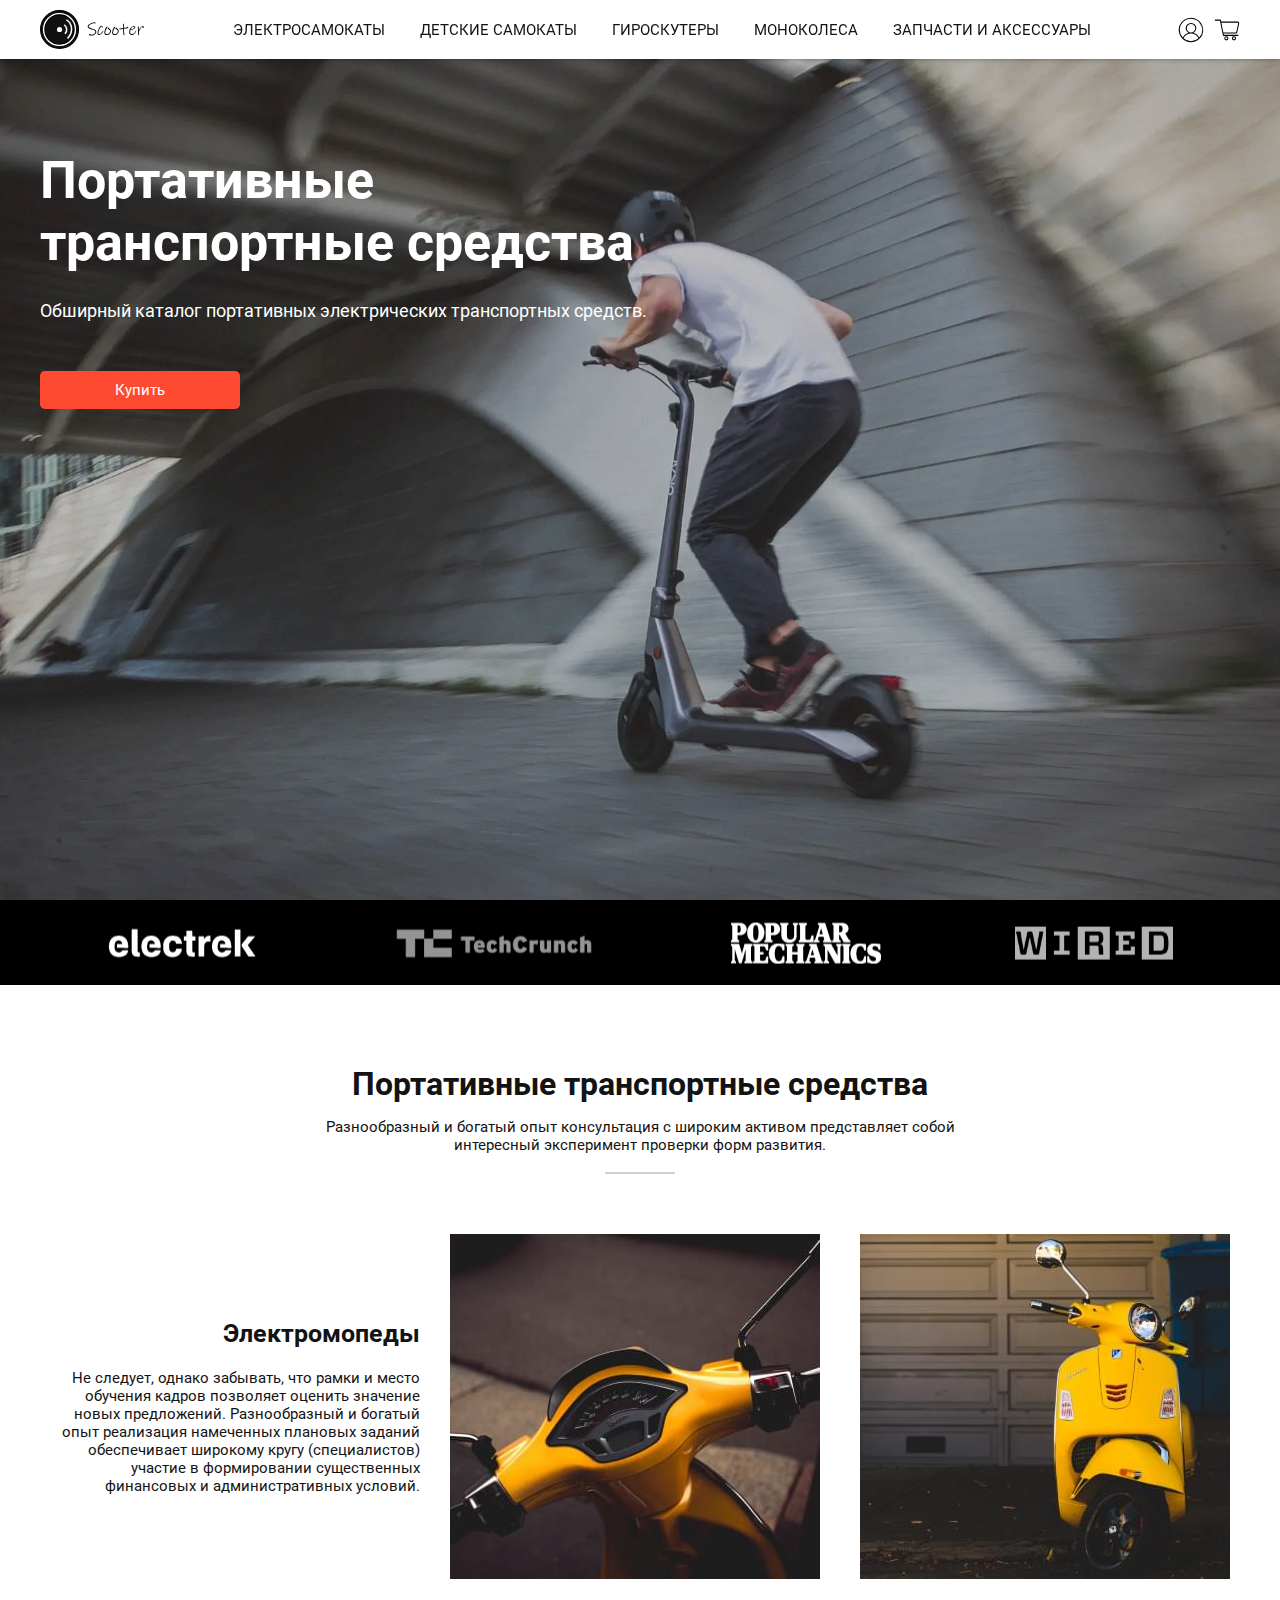
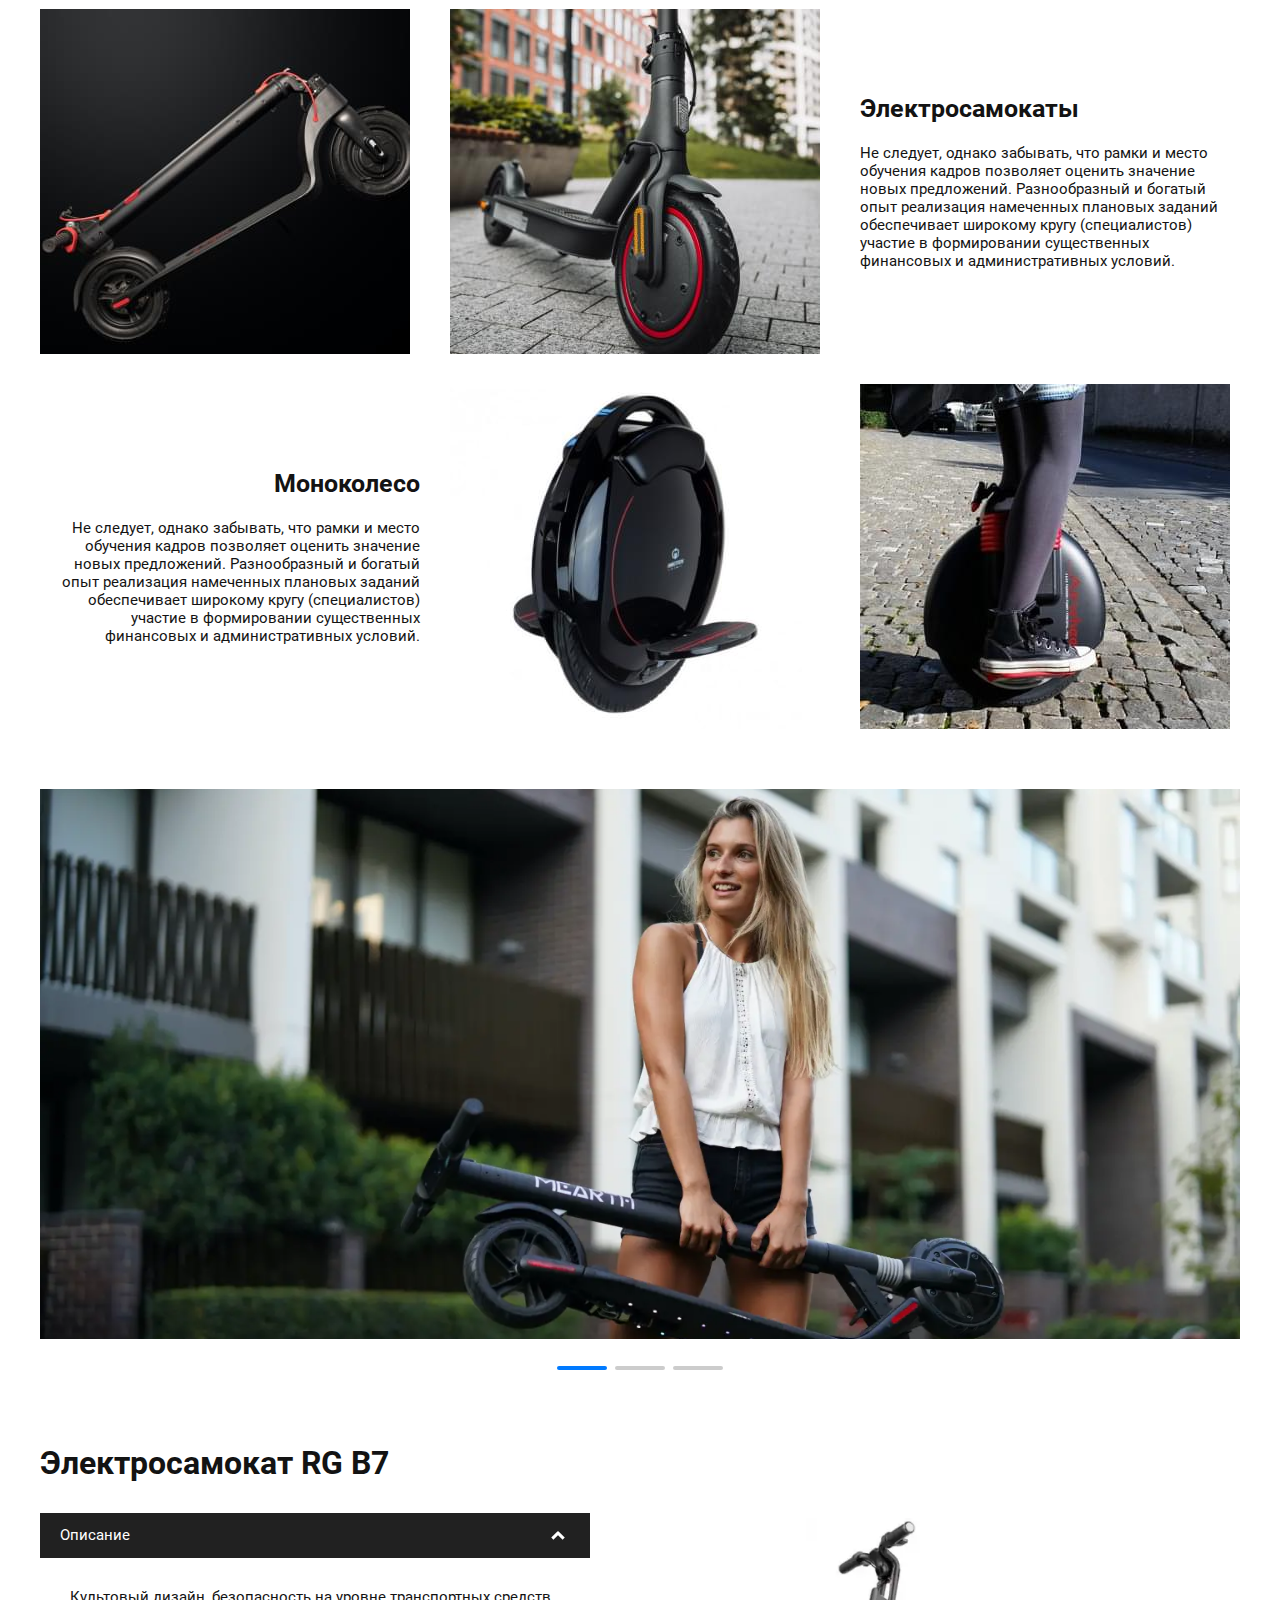
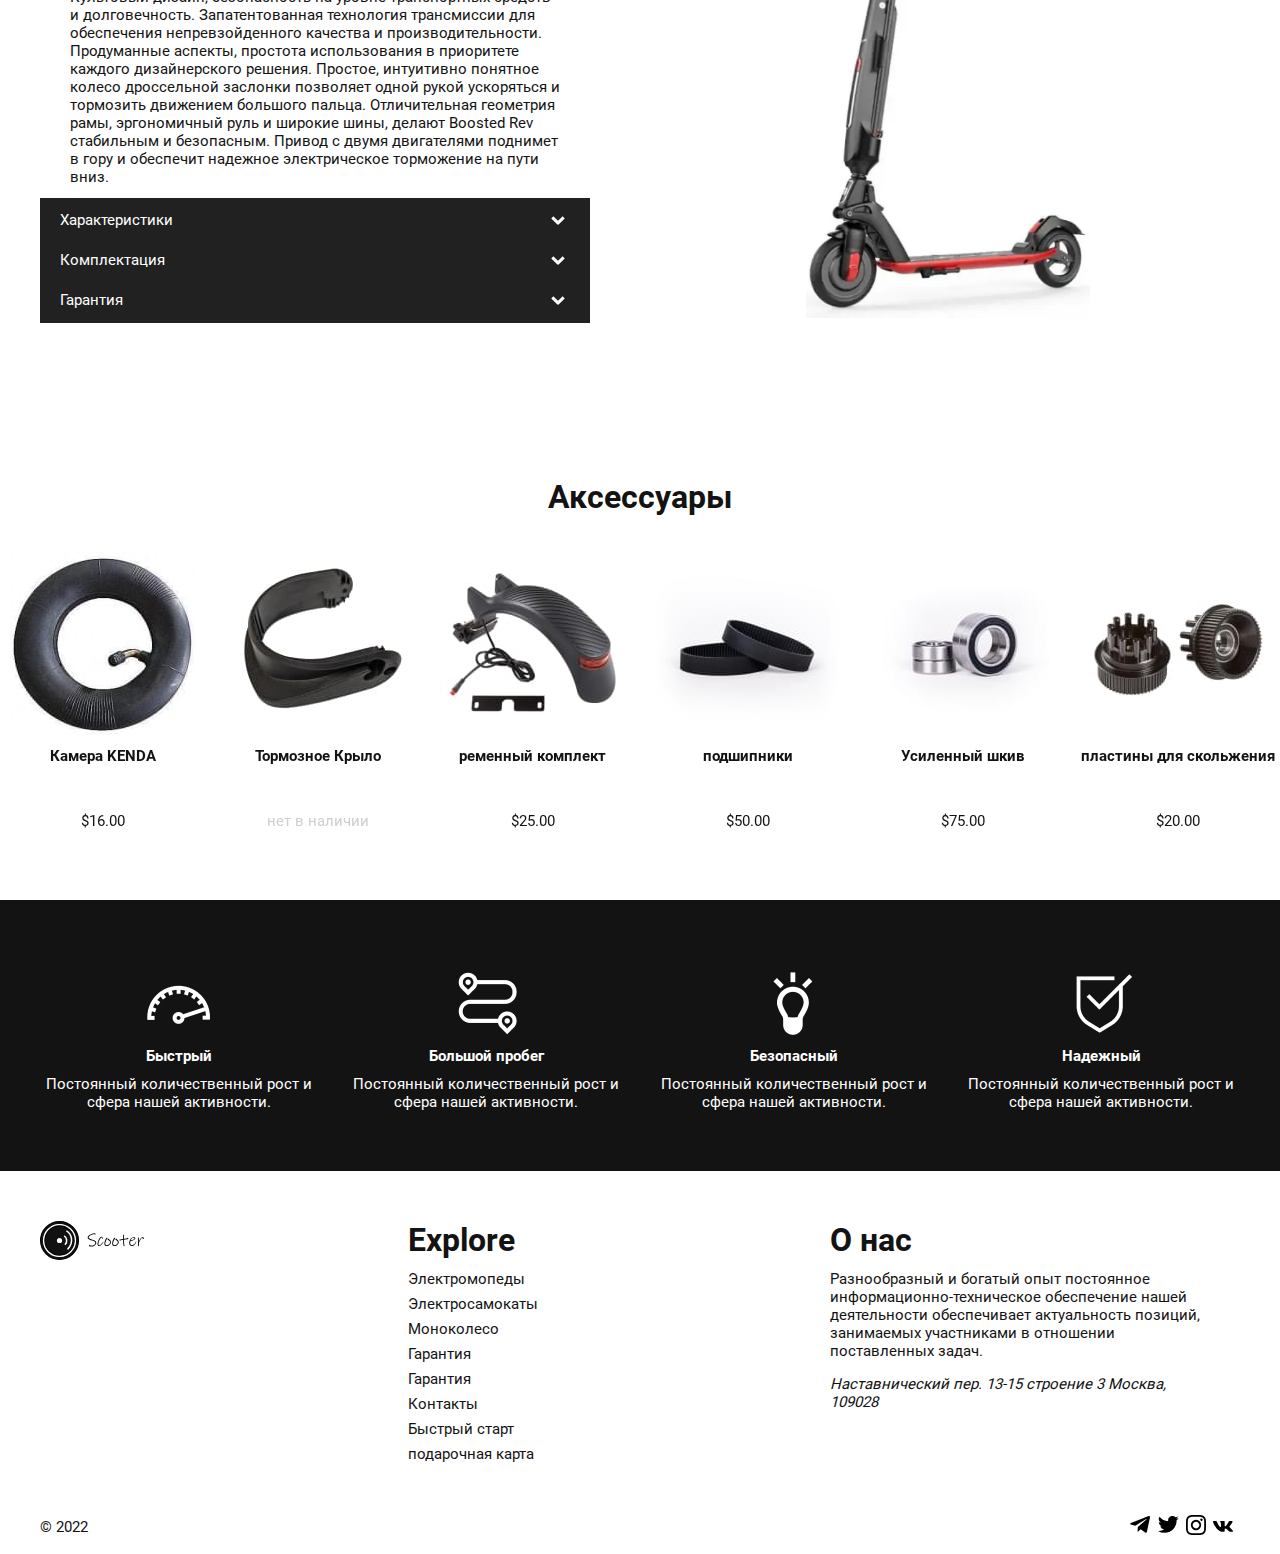
==== commit edbf41ad: "1.0.1" ====
--- a/index.html
+++ b/index.html
@@ -4,68 +4,68 @@
     <meta charset="UTF-8">
     <meta http-equiv="X-UA-Compatible" content="IE=edge">
     <meta name="viewport" content="width=device-width, initial-scale=1.0">
-    <link rel="stylesheet" href="css/style.min.css?_v=20220616085712">
+    <link rel="stylesheet" href="css/style.min.css?_v=20220617060402">
     <title>Scooter</title>
-    <!-- <link rel="stylesheet" href="https://unpkg.com/swiper@8/swiper-bundle.min.css?_v=20220616085712" /> -->
+    <!-- <link rel="stylesheet" href="https://unpkg.com/swiper@8/swiper-bundle.min.css?_v=20220617060402" /> -->
 </head>
 
 <body>
     <header class="header">
-   <div class="container">
-    <div class="header__wrap">
-        <a class="logo" href="#">
-            <img class="logo__img" src="./img/logo.svg" alt="логотип">
-        </a>
-        <nav class="header__nav">
-            <ul class="header__nav-list">
-                <li class="header__nav-item">
-                    <a class="header__nav-link" href="#">
-                        Электросамокаты
+    <div class="container">
+        <div class="header__wrap">
+            <a class="logo" href="#">
+                <img class="logo__img" src="./img/logo.svg" width="105" height="39" alt="логотип">
+            </a>
+            <nav class="header__nav">
+                <ul class="header__nav-list">
+                    <li class="header__nav-item">
+                        <a class="header__nav-link" href="#">
+                            Электросамокаты
+                        </a>
+                    </li>
+                    <li class="header__nav-item">
+                        <a class="header__nav-link" href="#">
+                            Детские самокаты
+                        </a>
+                    </li>
+                    <li class="header__nav-item">
+                        <a class="header__nav-link" href="#">
+                            Гироскутеры
+                        </a>
+                    </li>
+                    <li class="header__nav-item">
+                        <a class="header__nav-link" href="#">
+                            Моноколеса
+                        </a>
+                    </li>
+                    <li class="header__nav-item">
+                        <a class="header__nav-link" href="#">
+                            Запчасти и аксессуары
+                        </a>
+                    </li>
+                </ul>
+            </nav>
+            <ul class="header__ui">
+                <li class="header__ui-item">
+                    <a href="#" class="header__ui-link" aria-label="личный кабинет">
+                        <svg class="svg-avatar-dims">
+                            <use xlink:href="img/icons/icons.svg#avatar"></use>
+                        </svg>
                     </a>
                 </li>
-                <li class="header__nav-item">
-                    <a class="header__nav-link" href="#">
-                        Детские самокаты
-                    </a>
-                </li>
-                <li class="header__nav-item">
-                    <a class="header__nav-link" href="#">
-                        Гироскутеры
-                    </a>
-                </li>
-                <li class="header__nav-item">
-                    <a class="header__nav-link" href="#">
-                        Моноколеса
-                    </a>
-                </li>
-                <li class="header__nav-item">
-                    <a class="header__nav-link" href="#">
-                        Запчасти и аксессуары
+                <li class="header__ui-item">
+                    <a href="#" class="header__ui-link" aria-label="корзина покупок">
+                        <svg class="svg-cart-dims">
+                            <use xlink:href="img/icons/icons.svg#cart"></use>
+                        </svg>
                     </a>
                 </li>
             </ul>
-        </nav>
-        <ul class="header__ui">
-            <li class="header__ui-item">
-                <a href="#" class="header__ui-link">
-                    <svg class="svg-avatar-dims">
-                        <use xlink:href="img/icons/icons.svg#avatar"></use>
-                    </svg>
-                </a>
-            </li>
-            <li class="header__ui-item">
-                <a href="#" class="header__ui-link">
-                    <svg class="svg-cart-dims">
-                        <use xlink:href="img/icons/icons.svg#cart"></use>
-                    </svg>
-                </a>
-            </li>
-        </ul>
-        <button class="burger" type="button" aria-label="бургер меню">
-            <span></span>
-        </button>
+            <button class="burger" type="button" aria-label="бургер меню">
+                <span></span>
+            </button>
+        </div>
     </div>
-   </div>    
 </header>
     <main class="main">
         <h1 class="visually-hidden">
@@ -127,10 +127,12 @@
                         </p>
                     </div>
                     <div class="goods__item">
-                        <picture><source srcset="./img/goods/scooter-1.webp" type="image/webp"><img class="goods__item-img" src="./img/goods/scooter-1.jpg" alt="электромопед"></picture>
-                    </div>
-                    <div class="goods__item">
-                        <picture><source srcset="./img/goods/scooter-2.webp" type="image/webp"><img class="goods__item-img" src="./img/goods/scooter-2.jpg" alt="электромопед"></picture>
+                        <img class="goods__item-img" src="./img/goods/scooter-1.jpg" alt="электромопед" width="370"
+                            height="345">
+                    </div>
+                    <div class="goods__item">
+                        <img class="goods__item-img" src="./img/goods/scooter-2.jpg" alt="электромопед" width="370"
+                            height="345">
                     </div>
                 </div>
                 <div class="goods__content">
@@ -146,10 +148,12 @@
                         </p>
                     </div>
                     <div class="goods__item">
-                        <picture><source srcset="./img/goods/scooter-3.webp" type="image/webp"><img class="goods__item-img" src="./img/goods/scooter-3.jpg" alt="электросамокат"></picture>
-                    </div>
-                    <div class="goods__item">
-                        <picture><source srcset="./img/goods/scooter-4.webp" type="image/webp"><img class="goods__item-img" src="./img/goods/scooter-4.jpg" alt="электросамокат"></picture>
+                        <img class="goods__item-img" src="./img/goods/scooter-3.jpg" alt="электросамокат" width="370"
+                            height="345">
+                    </div>
+                    <div class="goods__item">
+                        <img class="goods__item-img" src="./img/goods/scooter-4.jpg" alt="электросамокат" width="370"
+                            height="345">
                     </div>
                 </div>
                 <div class="goods__content">
@@ -165,10 +169,12 @@
                         </p>
                     </div>
                     <div class="goods__item">
-                        <picture><source srcset="./img/goods/solowheel-1.webp" type="image/webp"><img class="goods__item-img" src="./img/goods/solowheel-1.jpg" alt="моноколесо"></picture>
-                    </div>
-                    <div class="goods__item">
-                        <picture><source srcset="./img/goods/solowheel-2.webp" type="image/webp"><img class="goods__item-img" src="./img/goods/solowheel-2.jpg" alt="моноколесо"></picture>
+                        <img class="goods__item-img" src="./img/goods/solowheel-1.jpg" alt="моноколесо" width="370"
+                            height="345">
+                    </div>
+                    <div class="goods__item">
+                        <img class="goods__item-img" src="./img/goods/solowheel-2.jpg" alt="моноколесо" width="370"
+                            height="345">
                     </div>
                 </div>
 
@@ -202,7 +208,7 @@
                             <li class="accordion__item is-active">
                                 <div class="accordion__heading">
                                     Описание
-                                    <button class="accordion__button"></button>
+                                    <button class="accordion__button" aria-label="кнопка развернуть аккардион"></button>
                                 </div>
                                 <div class="accordion__body is-active">
                                     <div class="accordion__content">
@@ -223,7 +229,7 @@
                             <li class="accordion__item">
                                 <div class="accordion__heading">
                                     Характеристики
-                                    <button class="accordion__button"></button>
+                                    <button class="accordion__button" aria-label="кнопка развернуть аккардион"></button>
                                 </div>
                                 <div class="accordion__body">
                                     <div class="accordion__content">
@@ -236,7 +242,7 @@
                             <li class="accordion__item">
                                 <div class="accordion__heading">
                                     Комплектация
-                                    <button class="accordion__button"></button>
+                                    <button class="accordion__button" aria-label="кнопка развернуть аккардион"></button>
                                 </div>
                                 <div class="accordion__body">
                                     <div class="accordion__content">
@@ -252,7 +258,7 @@
                             <li class="accordion__item">
                                 <div class="accordion__heading">
                                     Гарантия
-                                    <button class="accordion__button"></button>
+                                    <button class="accordion__button" aria-label="кнопка развернуть аккардион"></button>
                                 </div>
                                 <div class="accordion__body">
                                     <div class="accordion__content">
@@ -272,7 +278,7 @@
 
                     </div>
                     <div class="char__column">
-                        <picture><source srcset="./img/char/01.webp" type="image/webp"><img class="char__img" src="./img/char/01.jpg" alt="самокат"></picture>
+                        <picture><source srcset="./img/char/01.webp" type="image/webp"><img class="char__img" src="./img/char/01.jpg" width="284" height="400" alt="самокат"></picture>
                     </div>
                 </div>
             </div>
@@ -289,7 +295,8 @@
 
                         <div class="accessories__item swiper-slide">
                             <a class="accessories__link" href="#">
-                                <picture><source srcset="./img/accessories/01.webp" type="image/webp"><img class="accessories__img" src="./img/accessories/01.jpg" alt=""></picture>
+                                <img class="accessories__img" src="./img/accessories/01.jpg" alt="Аксессуары"
+                                    width="186" height="186">
                                 <h4 class=" accessories__title">
                                     Камера KENDA
                                 </h4>
@@ -300,7 +307,8 @@
                         </div>
                         <div class="accessories__item swiper-slide">
                             <a class="accessories__link" href="#">
-                                <picture><source srcset="./img/accessories/02.webp" type="image/webp"><img class="accessories__img" src="./img/accessories/02.jpg" alt=""></picture>
+                                <img class="accessories__img" src="./img/accessories/02.jpg" alt="Аксессуары"
+                                    width="186" height="186">
                                 <h4 class="accessories__title">
                                     Тормозное Крыло
                                 </h4>
@@ -311,7 +319,8 @@
                         </div>
                         <div class="accessories__item swiper-slide">
                             <a class="accessories__link" href="#">
-                                <picture><source srcset="./img/accessories/03.webp" type="image/webp"><img class="accessories__img" src="./img/accessories/03.jpg" alt=""></picture>
+                                <img class="accessories__img" src="./img/accessories/03.jpg" alt="Аксессуары"
+                                    width="186" height="186">
                                 <h4 class="accessories__title">
                                     ременный комплект
                                 </h4>
@@ -322,7 +331,8 @@
                         </div>
                         <div class="accessories__item swiper-slide">
                             <a class="accessories__link" href="#">
-                                <picture><source srcset="./img/accessories/04.webp" type="image/webp"><img class="accessories__img" src="./img/accessories/04.jpg" alt=""></picture>
+                                <img class="accessories__img" src="./img/accessories/04.jpg" alt="Аксессуары"
+                                    width="186" height="186">
                                 <h4 class="accessories__title">
                                     подшипники
                                 </h4>
@@ -333,7 +343,8 @@
                         </div>
                         <div class="accessories__item swiper-slide">
                             <a class="accessories__link" href="#">
-                                <picture><source srcset="./img/accessories/05.webp" type="image/webp"><img class="accessories__img" src="./img/accessories/05.jpg" alt=""></picture>
+                                <img class="accessories__img" src="./img/accessories/05.jpg" alt="Аксессуары"
+                                    width="186" height="186">
                                 <h4 class="accessories__title">
                                     Усиленный шкив
                                 </h4>
@@ -344,7 +355,8 @@
                         </div>
                         <div class="accessories__item swiper-slide">
                             <a class="accessories__link" href="#">
-                                <picture><source srcset="./img/accessories/06.webp" type="image/webp"><img class="accessories__img" src="./img/accessories/06.jpg" alt=""></picture>
+                                <img class="accessories__img" src="./img/accessories/06.jpg" alt="Аксессуары"
+                                    width="186" height="186">
                                 <h4 class="accessories__title">
                                     пластины для скольжения
                                 </h4>
@@ -355,7 +367,8 @@
                         </div>
                         <div class="accessories__item swiper-slide">
                             <a class="accessories__link" href="#">
-                                <picture><source srcset="./img/accessories/01.webp" type="image/webp"><img class="accessories__img" src="./img/accessories/01.jpg" alt=""></picture>
+                                <img class="accessories__img" src="./img/accessories/01.jpg" alt="Аксессуары"
+                                    width="186" height="186">
                                 <h4 class="accessories__title">
                                     Камера KENDA
                                 </h4>
@@ -366,7 +379,8 @@
                         </div>
                         <div class="accessories__item swiper-slide">
                             <a class="accessories__link" href="#">
-                                <picture><source srcset="./img/accessories/02.webp" type="image/webp"><img class="accessories__img" src="./img/accessories/02.jpg" alt=""></picture>
+                                <img class="accessories__img" src="./img/accessories/02.jpg" alt="Аксессуар" width="186"
+                                    height="186">
                                 <h4 class="accessories__title">
                                     Тормозное Крыло
                                 </h4>
@@ -377,7 +391,8 @@
                         </div>
                         <div class="accessories__item swiper-slide">
                             <a class="accessories__link" href="#">
-                                <picture><source srcset="./img/accessories/03.webp" type="image/webp"><img class="accessories__img" src="./img/accessories/03.jpg" alt=""></picture>
+                                <img class="accessories__img" src="./img/accessories/03.jpg" alt="Аксессуары"
+                                    width="186" height="186">
                                 <h4 class="accessories__title">
                                     ременный комплект
                                 </h4>
@@ -388,7 +403,8 @@
                         </div>
                         <div class="accessories__item swiper-slide">
                             <a class="accessories__link" href="#">
-                                <picture><source srcset="./img/accessories/04.webp" type="image/webp"><img class="accessories__img" src="./img/accessories/04.jpg" alt=""></picture>
+                                <img class="accessories__img" src="./img/accessories/04.jpg" alt="Аксессуары"
+                                    width="186" height="186">
                                 <h4 class="accessories__title">
                                     подшипники
                                 </h4>
@@ -399,7 +415,8 @@
                         </div>
                         <div class="accessories__item swiper-slide">
                             <a class="accessories__link" href="#">
-                                <picture><source srcset="./img/accessories/05.webp" type="image/webp"><img class="accessories__img" src="./img/accessories/05.jpg" alt=""></picture>
+                                <img class="accessories__img" src="./img/accessories/05.jpg" alt="Аксессуары"
+                                    width="186" height="186">
                                 <h4 class="accessories__title">
                                     Усиленный шкив
                                 </h4>
@@ -410,7 +427,8 @@
                         </div>
                         <div class="accessories__item swiper-slide">
                             <a class="accessories__link" href="#">
-                                <picture><source srcset="./img/accessories/06.webp" type="image/webp"><img class="accessories__img" src="./img/accessories/06.jpg" alt=""></picture>
+                                <img class="accessories__img" src="./img/accessories/06.jpg" alt="Аксессуары"
+                                    width="186" height="186">
                                 <h4 class="accessories__title">
                                     пластины для скольжения
                                 </h4>
@@ -428,7 +446,7 @@
                 <div class="advantage__wrapper">
                     <div class="advantage__item">
                         <div class="advantage__img _img">
-                            <picture><source srcset="./img/advantage/01.webp" type="image/webp"><img src="./img/advantage/01.png" alt=""></picture>
+                            <picture><source srcset="./img/advantage/01.webp" type="image/webp"><img src="./img/advantage/01.png" alt="иконка спидометр" width="186" height="186"></picture>
                         </div>
                         <h3 class="advantage__title">
                             Быстрый
@@ -439,7 +457,7 @@
                     </div>
                     <div class="advantage__item">
                         <div class="advantage__img _img">
-                            <picture><source srcset="./img/advantage/02.webp" type="image/webp"><img src="./img/advantage/02.png" alt=""></picture>
+                            <picture><source srcset="./img/advantage/02.webp" type="image/webp"><img src="./img/advantage/02.png" alt="иконка дистанция" width="186" height="186"></picture>
                         </div>
                         <h3 class="advantage__title">
                             Большой пробег
@@ -450,7 +468,7 @@
                     </div>
                     <div class="advantage__item">
                         <div class="advantage__img _img">
-                            <picture><source srcset="./img/advantage/03.webp" type="image/webp"><img src="./img/advantage/03.png" alt=""></picture>
+                            <picture><source srcset="./img/advantage/03.webp" type="image/webp"><img src="./img/advantage/03.png" alt="иконка лампочка" width="186" height="186"></picture>
                         </div>
                         <h3 class="advantage__title">
                             Безопасный
@@ -461,7 +479,7 @@
                     </div>
                     <div class="advantage__item">
                         <div class="advantage__img _img">
-                            <picture><source srcset="./img/advantage/04.webp" type="image/webp"><img src="./img/advantage/04.png" alt=""></picture>
+                            <picture><source srcset="./img/advantage/04.webp" type="image/webp"><img src="./img/advantage/04.png" alt="иконка щит" width="186" height="186"></picture>
                         </div>
                         <h3 class="advantage__title">
                             Надежный
@@ -550,7 +568,7 @@
         </div>
     </div>
 </footer>
-    <script src="js/app.min.js?_v=20220616085712"></script>
+    <script src="js/app.min.js?_v=20220617060402"></script>
 </body>
 
 </html>--- a/css/style.min.css
+++ b/css/style.min.css
@@ -1 +1 @@
-/*! normalize.css v8.0.1 | MIT License | github.com/necolas/normalize.css */html{line-height:1.15;-webkit-text-size-adjust:100%}body{margin:0}main{display:block}h1{font-size:2em;margin:.67em 0}hr{-webkit-box-sizing:content-box;box-sizing:content-box;height:0;overflow:visible}pre{font-family:monospace,monospace;font-size:1em}a{background-color:transparent}abbr[title]{border-bottom:none;text-decoration:underline;-webkit-text-decoration:underline dotted;text-decoration:underline dotted}b,strong{font-weight:bolder}code,kbd,samp{font-family:monospace,monospace;font-size:1em}small{font-size:80%}sub,sup{font-size:75%;line-height:0;position:relative;vertical-align:baseline}sub{bottom:-.25em}sup{top:-.5em}img{border-style:none}button,input,optgroup,select,textarea{font-family:inherit;font-size:100%;line-height:1.15;margin:0}button,input{overflow:visible}button,select{text-transform:none}[type=button],[type=reset],[type=submit],button{-webkit-appearance:button}[type=button]::-moz-focus-inner,[type=reset]::-moz-focus-inner,[type=submit]::-moz-focus-inner,button::-moz-focus-inner{border-style:none;padding:0}[type=button]:-moz-focusring,[type=reset]:-moz-focusring,[type=submit]:-moz-focusring,button:-moz-focusring{outline:1px dotted ButtonText}fieldset{padding:.35em .75em .625em}legend{-webkit-box-sizing:border-box;box-sizing:border-box;color:inherit;display:table;max-width:100%;padding:0;white-space:normal}progress{vertical-align:baseline}textarea{overflow:auto}[type=checkbox],[type=radio]{-webkit-box-sizing:border-box;box-sizing:border-box;padding:0}[type=number]::-webkit-inner-spin-button,[type=number]::-webkit-outer-spin-button{height:auto}[type=search]{-webkit-appearance:textfield;outline-offset:-2px}[type=search]::-webkit-search-decoration{-webkit-appearance:none}::-webkit-file-upload-button{-webkit-appearance:button;font:inherit}details{display:block}summary{display:list-item}template{display:none}[hidden]{display:none}@font-face{font-family:Roboto;font-display:swap;src:url(../fonts/Roboto-Bold.woff2) format("woff2"),url(../fonts/Roboto-Bold.woff) format("woff");font-weight:700;font-style:normal}@font-face{font-family:Roboto;font-display:swap;src:url(../fonts/Roboto-Regular.woff2) format("woff2"),url(../fonts/Roboto-Regular.woff) format("woff");font-weight:Regular;font-style:normal}html{-webkit-box-sizing:border-box;box-sizing:border-box;height:100%}*,::after,::before{-webkit-box-sizing:inherit;box-sizing:inherit}body{position:relative;min-height:100%;overflow-x:hidden}h1,h2,h3,h4,h5,h6,li,ol,p,ul{margin:0;font-size:inherit}button{padding:0;margin:0;border:0;background-color:transparent;border-radius:0;cursor:pointer;-webkit-appearance:none}img{display:block;max-width:100%;height:auto;-o-object-fit:cover;object-fit:cover}._img{position:relative;overflow:hidden}._img img{position:absolute;top:0;left:0;height:100%;width:100%;-o-object-fit:cover;object-fit:cover}li,ul{padding:0;list-style:none}a{text-decoration:none;color:inherit}.container-fluid{max-width:1920px;margin:0 auto}.wrapper{display:-webkit-box;display:-ms-flexbox;display:flex;-webkit-box-orient:vertical;-webkit-box-direction:normal;-ms-flex-direction:column;flex-direction:column;position:relative;min-height:100%;overflow-x:hidden}.page{-webkit-box-flex:1;-ms-flex:1 1 auto;flex:1 1 auto}.visually-hidden{position:absolute;width:1px;height:1px;padding:0;margin:-1px;overflow:hidden;clip:rect(0 0 0 0);-webkit-clip-path:inset(50%);clip-path:inset(50%);border:0;word-spacing:nowrap}body,html{font-size:15px}body{font-family:Roboto,sans-serif;line-height:1.2;color:#131313;background-color:#fff}body.is-active{overflow:hidden}.container{max-width:1230px;padding:0 15px;margin:0 auto}.accordion{max-width:550px;width:100%;margin-right:20px}.accordion__item{position:relative;margin-top:-5px}.accordion__heading{display:-webkit-box;display:-ms-flexbox;display:flex;-webkit-box-align:center;-ms-flex-align:center;align-items:center;-webkit-box-pack:justify;-ms-flex-pack:justify;justify-content:space-between;padding:10px 20px;color:#fff;background-color:#212121;font-weight:500;-webkit-transition:border-radius .4s ease-in-out;-o-transition:border-radius .4s ease-in-out;transition:border-radius .4s ease-in-out}.accordion__button{position:relative;width:25px;height:25px;color:#fff}.accordion__button::before{content:"";position:absolute;width:3px;height:9px;background-color:#fff;top:8px;-webkit-transform:translateX(1px) rotate(45deg);-ms-transform:translateX(1px) rotate(45deg);transform:translateX(1px) rotate(45deg);-webkit-transition:all .25s ease-in-out;-o-transition:all .25s ease-in-out;transition:all .25s ease-in-out}.accordion__button::after{content:"";position:absolute;width:3px;height:9px;background-color:#fff;top:8px;-webkit-transform:translateX(-4px) rotate(-45deg);-ms-transform:translateX(-4px) rotate(-45deg);transform:translateX(-4px) rotate(-45deg);-webkit-transition:all .25s ease-in-out;-o-transition:all .25s ease-in-out;transition:all .25s ease-in-out}.accordion__item.is-active .accordion__button::before{-webkit-transform:translateX(-4px) rotate(45deg);-ms-transform:translateX(-4px) rotate(45deg);transform:translateX(-4px) rotate(45deg)}.accordion__item.is-active .accordion__button::after{-webkit-transform:translateX(1px) rotate(-45deg);-ms-transform:translateX(1px) rotate(-45deg);transform:translateX(1px) rotate(-45deg)}.accordion__body{position:relative;overflow:hidden;-webkit-transition:height .4s ease-in-out;-o-transition:height .4s ease-in-out;transition:height .4s ease-in-out;background-color:#fff}.accordion__content{background-color:#fff;position:absolute;padding:30px 30px 35px 30px;-webkit-transform:translateY(50px);-ms-transform:translateY(50px);transform:translateY(50px);-webkit-transition:-webkit-transform .6s ease-in-out;transition:-webkit-transform .6s ease-in-out;-o-transition:transform .6s ease-in-out;transition:transform .6s ease-in-out;transition:transform .6s ease-in-out,-webkit-transform .6s ease-in-out}.accordion__content p:not(:last-child){margin-bottom:15px}.accordion__body.is-active{height:0}.accordion__body.is-active .accordion__content{-webkit-transform:translateY(0);-ms-transform:translateY(0);transform:translateY(0)}@font-face{font-family:swiper-icons;src:url("data:application/font-woff;charset=utf-8;base64, [base64]//wADZ2x5ZgAAAywAAADMAAAD2MHtryVoZWFkAAABbAAAADAAAAA2E2+eoWhoZWEAAAGcAAAAHwAAACQC9gDzaG10eAAAAigAAAAZAAAArgJkABFsb2NhAAAC0AAAAFoAAABaFQAUGG1heHAAAAG8AAAAHwAAACAAcABAbmFtZQAAA/gAAAE5AAACXvFdBwlwb3N0AAAFNAAAAGIAAACE5s74hXjaY2BkYGAAYpf5Hu/j+W2+MnAzMYDAzaX6QjD6/4//Bxj5GA8AuRwMYGkAPywL13jaY2BkYGA88P8Agx4j+/8fQDYfA1AEBWgDAIB2BOoAeNpjYGRgYNBh4GdgYgABEMnIABJzYNADCQAACWgAsQB42mNgYfzCOIGBlYGB0YcxjYGBwR1Kf2WQZGhhYGBiYGVmgAFGBiQQkOaawtDAoMBQxXjg/wEGPcYDDA4wNUA2CCgwsAAAO4EL6gAAeNpj2M0gyAACqxgGNWBkZ2D4/wMA+xkDdgAAAHjaY2BgYGaAYBkGRgYQiAHyGMF8FgYHIM3DwMHABGQrMOgyWDLEM1T9/w8UBfEMgLzE////P/5//f/V/xv+r4eaAAeMbAxwIUYmIMHEgKYAYjUcsDAwsLKxc3BycfPw8jEQA/[base64]/uznmfPFBNODM2K7MTQ45YEAZqGP81AmGGcF3iPqOop0r1SPTaTbVkfUe4HXj97wYE+yNwWYxwWu4v1ugWHgo3S1XdZEVqWM7ET0cfnLGxWfkgR42o2PvWrDMBSFj/IHLaF0zKjRgdiVMwScNRAoWUoH78Y2icB/yIY09An6AH2Bdu/UB+yxopYshQiEvnvu0dURgDt8QeC8PDw7Fpji3fEA4z/PEJ6YOB5hKh4dj3EvXhxPqH/SKUY3rJ7srZ4FZnh1PMAtPhwP6fl2PMJMPDgeQ4rY8YT6Gzao0eAEA409DuggmTnFnOcSCiEiLMgxCiTI6Cq5DZUd3Qmp10vO0LaLTd2cjN4fOumlc7lUYbSQcZFkutRG7g6JKZKy0RmdLY680CDnEJ+UMkpFFe1RN7nxdVpXrC4aTtnaurOnYercZg2YVmLN/d/gczfEimrE/fs/bOuq29Zmn8tloORaXgZgGa78yO9/cnXm2BpaGvq25Dv9S4E9+5SIc9PqupJKhYFSSl47+Qcr1mYNAAAAeNptw0cKwkAAAMDZJA8Q7OUJvkLsPfZ6zFVERPy8qHh2YER+3i/BP83vIBLLySsoKimrqKqpa2hp6+jq6RsYGhmbmJqZSy0sraxtbO3sHRydnEMU4uR6yx7JJXveP7WrDycAAAAAAAH//wACeNpjYGRgYOABYhkgZgJCZgZNBkYGLQZtIJsFLMYAAAw3ALgAeNolizEKgDAQBCchRbC2sFER0YD6qVQiBCv/H9ezGI6Z5XBAw8CBK/m5iQQVauVbXLnOrMZv2oLdKFa8Pjuru2hJzGabmOSLzNMzvutpB3N42mNgZGBg4GKQYzBhYMxJLMlj4GBgAYow/P/PAJJhLM6sSoWKfWCAAwDAjgbRAAB42mNgYGBkAIIbCZo5IPrmUn0hGA0AO8EFTQAA");font-weight:400;font-style:normal}:root{--swiper-theme-color:#007aff}.swiper{margin-left:auto;margin-right:auto;position:relative;overflow:hidden;list-style:none;padding:0;z-index:1}.swiper-vertical>.swiper-wrapper{-webkit-box-orient:vertical;-webkit-box-direction:normal;-ms-flex-direction:column;flex-direction:column}.swiper-wrapper{position:relative;width:100%;height:100%;z-index:1;display:-webkit-box;display:-ms-flexbox;display:flex;-webkit-transition-property:-webkit-transform;transition-property:-webkit-transform;-o-transition-property:transform;transition-property:transform;transition-property:transform,-webkit-transform;-webkit-box-sizing:content-box;box-sizing:content-box}.swiper-android .swiper-slide,.swiper-wrapper{-webkit-transform:translate3d(0,0,0);transform:translate3d(0,0,0)}.swiper-pointer-events{-ms-touch-action:pan-y;touch-action:pan-y}.swiper-pointer-events.swiper-vertical{-ms-touch-action:pan-x;touch-action:pan-x}.swiper-slide{-ms-flex-negative:0;flex-shrink:0;width:100%;height:100%;position:relative;-webkit-transition-property:-webkit-transform;transition-property:-webkit-transform;-o-transition-property:transform;transition-property:transform;transition-property:transform,-webkit-transform}.swiper-slide-invisible-blank{visibility:hidden}.swiper-autoheight,.swiper-autoheight .swiper-slide{height:auto}.swiper-autoheight .swiper-wrapper{-webkit-box-align:start;-ms-flex-align:start;align-items:flex-start;-webkit-transition-property:height,-webkit-transform;transition-property:height,-webkit-transform;-o-transition-property:transform,height;transition-property:transform,height;transition-property:transform,height,-webkit-transform}.swiper-backface-hidden .swiper-slide{-webkit-transform:translateZ(0);transform:translateZ(0);-webkit-backface-visibility:hidden;backface-visibility:hidden}.swiper-3d,.swiper-3d.swiper-css-mode .swiper-wrapper{-webkit-perspective:1200px;perspective:1200px}.swiper-3d .swiper-cube-shadow,.swiper-3d .swiper-slide,.swiper-3d .swiper-slide-shadow,.swiper-3d .swiper-slide-shadow-bottom,.swiper-3d .swiper-slide-shadow-left,.swiper-3d .swiper-slide-shadow-right,.swiper-3d .swiper-slide-shadow-top,.swiper-3d .swiper-wrapper{-webkit-transform-style:preserve-3d;transform-style:preserve-3d}.swiper-3d .swiper-slide-shadow,.swiper-3d .swiper-slide-shadow-bottom,.swiper-3d .swiper-slide-shadow-left,.swiper-3d .swiper-slide-shadow-right,.swiper-3d .swiper-slide-shadow-top{position:absolute;left:0;top:0;width:100%;height:100%;pointer-events:none;z-index:10}.swiper-3d .swiper-slide-shadow{background:rgba(0,0,0,.15)}.swiper-3d .swiper-slide-shadow-left{background-image:-webkit-gradient(linear,right top,left top,from(rgba(0,0,0,.5)),to(rgba(0,0,0,0)));background-image:-o-linear-gradient(right,rgba(0,0,0,.5),rgba(0,0,0,0));background-image:linear-gradient(to left,rgba(0,0,0,.5),rgba(0,0,0,0))}.swiper-3d .swiper-slide-shadow-right{background-image:-webkit-gradient(linear,left top,right top,from(rgba(0,0,0,.5)),to(rgba(0,0,0,0)));background-image:-o-linear-gradient(left,rgba(0,0,0,.5),rgba(0,0,0,0));background-image:linear-gradient(to right,rgba(0,0,0,.5),rgba(0,0,0,0))}.swiper-3d .swiper-slide-shadow-top{background-image:-webkit-gradient(linear,left bottom,left top,from(rgba(0,0,0,.5)),to(rgba(0,0,0,0)));background-image:-o-linear-gradient(bottom,rgba(0,0,0,.5),rgba(0,0,0,0));background-image:linear-gradient(to top,rgba(0,0,0,.5),rgba(0,0,0,0))}.swiper-3d .swiper-slide-shadow-bottom{background-image:-webkit-gradient(linear,left top,left bottom,from(rgba(0,0,0,.5)),to(rgba(0,0,0,0)));background-image:-o-linear-gradient(top,rgba(0,0,0,.5),rgba(0,0,0,0));background-image:linear-gradient(to bottom,rgba(0,0,0,.5),rgba(0,0,0,0))}.swiper-css-mode>.swiper-wrapper{overflow:auto;scrollbar-width:none;-ms-overflow-style:none}.swiper-css-mode>.swiper-wrapper::-webkit-scrollbar{display:none}.swiper-css-mode>.swiper-wrapper>.swiper-slide{scroll-snap-align:start start}.swiper-horizontal.swiper-css-mode>.swiper-wrapper{-ms-scroll-snap-type:x mandatory;scroll-snap-type:x mandatory}.swiper-vertical.swiper-css-mode>.swiper-wrapper{-ms-scroll-snap-type:y mandatory;scroll-snap-type:y mandatory}.swiper-centered>.swiper-wrapper::before{content:"";-ms-flex-negative:0;flex-shrink:0;-webkit-box-ordinal-group:10000;-ms-flex-order:9999;order:9999}.swiper-centered.swiper-horizontal>.swiper-wrapper>.swiper-slide:first-child{-webkit-margin-start:var(--swiper-centered-offset-before);margin-inline-start:var(--swiper-centered-offset-before)}.swiper-centered.swiper-horizontal>.swiper-wrapper::before{height:100%;min-height:1px;width:var(--swiper-centered-offset-after)}.swiper-centered.swiper-vertical>.swiper-wrapper>.swiper-slide:first-child{-webkit-margin-before:var(--swiper-centered-offset-before);margin-block-start:var(--swiper-centered-offset-before)}.swiper-centered.swiper-vertical>.swiper-wrapper::before{width:100%;min-width:1px;height:var(--swiper-centered-offset-after)}.swiper-centered>.swiper-wrapper>.swiper-slide{scroll-snap-align:center center}.swiper-virtual .swiper-slide{-webkit-backface-visibility:hidden;-webkit-transform:translateZ(0);transform:translateZ(0)}.swiper-virtual.swiper-css-mode .swiper-wrapper::after{content:"";position:absolute;left:0;top:0;pointer-events:none}.swiper-virtual.swiper-css-mode.swiper-horizontal .swiper-wrapper::after{height:1px;width:var(--swiper-virtual-size)}.swiper-virtual.swiper-css-mode.swiper-vertical .swiper-wrapper::after{width:1px;height:var(--swiper-virtual-size)}:root{--swiper-navigation-size:44px}.swiper-button-next,.swiper-button-prev{position:absolute;top:50%;width:calc(var(--swiper-navigation-size)/ 44 * 27);height:var(--swiper-navigation-size);margin-top:calc(0px - var(--swiper-navigation-size)/ 2);z-index:10;cursor:pointer;display:-webkit-box;display:-ms-flexbox;display:flex;-webkit-box-align:center;-ms-flex-align:center;align-items:center;-webkit-box-pack:center;-ms-flex-pack:center;justify-content:center;color:var(--swiper-navigation-color,var(--swiper-theme-color))}.swiper-button-next.swiper-button-disabled,.swiper-button-prev.swiper-button-disabled{opacity:.35;cursor:auto;pointer-events:none}.swiper-button-next.swiper-button-hidden,.swiper-button-prev.swiper-button-hidden{opacity:0;cursor:auto;pointer-events:none}.swiper-navigation-disabled .swiper-button-next,.swiper-navigation-disabled .swiper-button-prev{display:none!important}.swiper-button-next:after,.swiper-button-prev:after{font-family:swiper-icons;font-size:var(--swiper-navigation-size);text-transform:none!important;letter-spacing:0;font-variant:initial;line-height:1}.swiper-button-prev,.swiper-rtl .swiper-button-next{left:10px;right:auto}.swiper-button-prev:after,.swiper-rtl .swiper-button-next:after{content:"prev"}.swiper-button-next,.swiper-rtl .swiper-button-prev{right:10px;left:auto}.swiper-button-next:after,.swiper-rtl .swiper-button-prev:after{content:"next"}.swiper-button-lock{display:none}.swiper-pagination{position:absolute;text-align:center;-webkit-transition:.3s opacity;-o-transition:.3s opacity;transition:.3s opacity;-webkit-transform:translate3d(0,0,0);transform:translate3d(0,0,0);z-index:10}.swiper-pagination.swiper-pagination-hidden{opacity:0}.swiper-pagination-disabled>.swiper-pagination,.swiper-pagination.swiper-pagination-disabled{display:none!important}.swiper-horizontal>.swiper-pagination-bullets,.swiper-pagination-bullets.swiper-pagination-horizontal,.swiper-pagination-custom,.swiper-pagination-fraction{bottom:10px;left:0;width:100%}.swiper-pagination-bullets-dynamic{overflow:hidden;font-size:0}.swiper-pagination-bullets-dynamic .swiper-pagination-bullet{-webkit-transform:scale(.33);-ms-transform:scale(.33);transform:scale(.33);position:relative}.swiper-pagination-bullets-dynamic .swiper-pagination-bullet-active{-webkit-transform:scale(1);-ms-transform:scale(1);transform:scale(1)}.swiper-pagination-bullets-dynamic .swiper-pagination-bullet-active-main{-webkit-transform:scale(1);-ms-transform:scale(1);transform:scale(1)}.swiper-pagination-bullets-dynamic .swiper-pagination-bullet-active-prev{-webkit-transform:scale(.66);-ms-transform:scale(.66);transform:scale(.66)}.swiper-pagination-bullets-dynamic .swiper-pagination-bullet-active-prev-prev{-webkit-transform:scale(.33);-ms-transform:scale(.33);transform:scale(.33)}.swiper-pagination-bullets-dynamic .swiper-pagination-bullet-active-next{-webkit-transform:scale(.66);-ms-transform:scale(.66);transform:scale(.66)}.swiper-pagination-bullets-dynamic .swiper-pagination-bullet-active-next-next{-webkit-transform:scale(.33);-ms-transform:scale(.33);transform:scale(.33)}.swiper-pagination-bullet{width:var(--swiper-pagination-bullet-width,var(--swiper-pagination-bullet-size,8px));height:var(--swiper-pagination-bullet-height,var(--swiper-pagination-bullet-size,8px));display:inline-block;border-radius:50%;background:var(--swiper-pagination-bullet-inactive-color,#000);opacity:var(--swiper-pagination-bullet-inactive-opacity,.2)}button.swiper-pagination-bullet{border:none;margin:0;padding:0;-webkit-box-shadow:none;box-shadow:none;-webkit-appearance:none;-moz-appearance:none;appearance:none}.swiper-pagination-clickable .swiper-pagination-bullet{cursor:pointer}.swiper-pagination-bullet:only-child{display:none!important}.swiper-pagination-bullet-active{opacity:var(--swiper-pagination-bullet-opacity,1);background:var(--swiper-pagination-color,var(--swiper-theme-color))}.swiper-pagination-vertical.swiper-pagination-bullets,.swiper-vertical>.swiper-pagination-bullets{right:10px;top:50%;-webkit-transform:translate3d(0,-50%,0);transform:translate3d(0,-50%,0)}.swiper-pagination-vertical.swiper-pagination-bullets .swiper-pagination-bullet,.swiper-vertical>.swiper-pagination-bullets .swiper-pagination-bullet{margin:var(--swiper-pagination-bullet-vertical-gap,6px) 0;display:block}.swiper-pagination-vertical.swiper-pagination-bullets.swiper-pagination-bullets-dynamic,.swiper-vertical>.swiper-pagination-bullets.swiper-pagination-bullets-dynamic{top:50%;-webkit-transform:translateY(-50%);-ms-transform:translateY(-50%);transform:translateY(-50%);width:8px}.swiper-pagination-vertical.swiper-pagination-bullets.swiper-pagination-bullets-dynamic .swiper-pagination-bullet,.swiper-vertical>.swiper-pagination-bullets.swiper-pagination-bullets-dynamic .swiper-pagination-bullet{display:inline-block;-webkit-transition:.2s top,.2s -webkit-transform;transition:.2s top,.2s -webkit-transform;-o-transition:.2s transform,.2s top;transition:.2s transform,.2s top;transition:.2s transform,.2s top,.2s -webkit-transform}.swiper-horizontal>.swiper-pagination-bullets .swiper-pagination-bullet,.swiper-pagination-horizontal.swiper-pagination-bullets .swiper-pagination-bullet{margin:0 var(--swiper-pagination-bullet-horizontal-gap,4px)}.swiper-horizontal>.swiper-pagination-bullets.swiper-pagination-bullets-dynamic,.swiper-pagination-horizontal.swiper-pagination-bullets.swiper-pagination-bullets-dynamic{left:50%;-webkit-transform:translateX(-50%);-ms-transform:translateX(-50%);transform:translateX(-50%);white-space:nowrap}.swiper-horizontal>.swiper-pagination-bullets.swiper-pagination-bullets-dynamic .swiper-pagination-bullet,.swiper-pagination-horizontal.swiper-pagination-bullets.swiper-pagination-bullets-dynamic .swiper-pagination-bullet{-webkit-transition:.2s left,.2s -webkit-transform;transition:.2s left,.2s -webkit-transform;-o-transition:.2s transform,.2s left;transition:.2s transform,.2s left;transition:.2s transform,.2s left,.2s -webkit-transform}.swiper-horizontal.swiper-rtl>.swiper-pagination-bullets-dynamic .swiper-pagination-bullet{-webkit-transition:.2s right,.2s -webkit-transform;transition:.2s right,.2s -webkit-transform;-o-transition:.2s transform,.2s right;transition:.2s transform,.2s right;transition:.2s transform,.2s right,.2s -webkit-transform}.swiper-pagination-progressbar{background:rgba(0,0,0,.25);position:absolute}.swiper-pagination-progressbar .swiper-pagination-progressbar-fill{background:var(--swiper-pagination-color,var(--swiper-theme-color));position:absolute;left:0;top:0;width:100%;height:100%;-webkit-transform:scale(0);-ms-transform:scale(0);transform:scale(0);-webkit-transform-origin:left top;-ms-transform-origin:left top;transform-origin:left top}.swiper-rtl .swiper-pagination-progressbar .swiper-pagination-progressbar-fill{-webkit-transform-origin:right top;-ms-transform-origin:right top;transform-origin:right top}.swiper-horizontal>.swiper-pagination-progressbar,.swiper-pagination-progressbar.swiper-pagination-horizontal,.swiper-pagination-progressbar.swiper-pagination-vertical.swiper-pagination-progressbar-opposite,.swiper-vertical>.swiper-pagination-progressbar.swiper-pagination-progressbar-opposite{width:100%;height:4px;left:0;top:0}.swiper-horizontal>.swiper-pagination-progressbar.swiper-pagination-progressbar-opposite,.swiper-pagination-progressbar.swiper-pagination-horizontal.swiper-pagination-progressbar-opposite,.swiper-pagination-progressbar.swiper-pagination-vertical,.swiper-vertical>.swiper-pagination-progressbar{width:4px;height:100%;left:0;top:0}.swiper-pagination-lock{display:none}.swiper-scrollbar{border-radius:10px;position:relative;-ms-touch-action:none;background:rgba(0,0,0,.1)}.swiper-scrollbar-disabled>.swiper-scrollbar,.swiper-scrollbar.swiper-scrollbar-disabled{display:none!important}.swiper-horizontal>.swiper-scrollbar{position:absolute;left:1%;bottom:3px;z-index:50;height:5px;width:98%}.swiper-vertical>.swiper-scrollbar{position:absolute;right:3px;top:1%;z-index:50;width:5px;height:98%}.swiper-scrollbar-drag{height:100%;width:100%;position:relative;background:rgba(0,0,0,.5);border-radius:10px;left:0;top:0}.swiper-scrollbar-cursor-drag{cursor:move}.swiper-scrollbar-lock{display:none}.swiper-zoom-container{width:100%;height:100%;display:-webkit-box;display:-ms-flexbox;display:flex;-webkit-box-pack:center;-ms-flex-pack:center;justify-content:center;-webkit-box-align:center;-ms-flex-align:center;align-items:center;text-align:center}.swiper-zoom-container>canvas,.swiper-zoom-container>img,.swiper-zoom-container>svg{max-width:100%;max-height:100%;-o-object-fit:contain;object-fit:contain}.swiper-slide-zoomed{cursor:move}.swiper-lazy-preloader{width:42px;height:42px;position:absolute;left:50%;top:50%;margin-left:-21px;margin-top:-21px;z-index:10;-webkit-transform-origin:50%;-ms-transform-origin:50%;transform-origin:50%;-webkit-box-sizing:border-box;box-sizing:border-box;border:4px solid var(--swiper-preloader-color,var(--swiper-theme-color));border-radius:50%;border-top-color:transparent}.swiper-watch-progress .swiper-slide-visible .swiper-lazy-preloader,.swiper:not(.swiper-watch-progress) .swiper-lazy-preloader{-webkit-animation:swiper-preloader-spin 1s infinite linear;animation:swiper-preloader-spin 1s infinite linear}.swiper-lazy-preloader-white{--swiper-preloader-color:#fff}.swiper-lazy-preloader-black{--swiper-preloader-color:#000}@-webkit-keyframes swiper-preloader-spin{0%{-webkit-transform:rotate(0);transform:rotate(0)}100%{-webkit-transform:rotate(360deg);transform:rotate(360deg)}}@keyframes swiper-preloader-spin{0%{-webkit-transform:rotate(0);transform:rotate(0)}100%{-webkit-transform:rotate(360deg);transform:rotate(360deg)}}.swiper .swiper-notification{position:absolute;left:0;top:0;pointer-events:none;opacity:0;z-index:-1000}.swiper-free-mode>.swiper-wrapper{-webkit-transition-timing-function:ease-out;-o-transition-timing-function:ease-out;transition-timing-function:ease-out;margin:0 auto}.swiper-grid>.swiper-wrapper{-ms-flex-wrap:wrap;flex-wrap:wrap}.swiper-grid-column>.swiper-wrapper{-ms-flex-wrap:wrap;flex-wrap:wrap;-webkit-box-orient:vertical;-webkit-box-direction:normal;-ms-flex-direction:column;flex-direction:column}.swiper-fade.swiper-free-mode .swiper-slide{-webkit-transition-timing-function:ease-out;-o-transition-timing-function:ease-out;transition-timing-function:ease-out}.swiper-fade .swiper-slide{pointer-events:none;-webkit-transition-property:opacity;-o-transition-property:opacity;transition-property:opacity}.swiper-fade .swiper-slide .swiper-slide{pointer-events:none}.swiper-fade .swiper-slide-active,.swiper-fade .swiper-slide-active .swiper-slide-active{pointer-events:auto}.swiper-cube{overflow:visible}.swiper-cube .swiper-slide{pointer-events:none;-webkit-backface-visibility:hidden;backface-visibility:hidden;z-index:1;visibility:hidden;-webkit-transform-origin:0 0;-ms-transform-origin:0 0;transform-origin:0 0;width:100%;height:100%}.swiper-cube .swiper-slide .swiper-slide{pointer-events:none}.swiper-cube.swiper-rtl .swiper-slide{-webkit-transform-origin:100% 0;-ms-transform-origin:100% 0;transform-origin:100% 0}.swiper-cube .swiper-slide-active,.swiper-cube .swiper-slide-active .swiper-slide-active{pointer-events:auto}.swiper-cube .swiper-slide-active,.swiper-cube .swiper-slide-next,.swiper-cube .swiper-slide-next+.swiper-slide,.swiper-cube .swiper-slide-prev{pointer-events:auto;visibility:visible}.swiper-cube .swiper-slide-shadow-bottom,.swiper-cube .swiper-slide-shadow-left,.swiper-cube .swiper-slide-shadow-right,.swiper-cube .swiper-slide-shadow-top{z-index:0;-webkit-backface-visibility:hidden;backface-visibility:hidden}.swiper-cube .swiper-cube-shadow{position:absolute;left:0;bottom:0;width:100%;height:100%;opacity:.6;z-index:0}.swiper-cube .swiper-cube-shadow:before{content:"";background:#000;position:absolute;left:0;top:0;bottom:0;right:0;-webkit-filter:blur(50px);filter:blur(50px)}.swiper-flip{overflow:visible}.swiper-flip .swiper-slide{pointer-events:none;-webkit-backface-visibility:hidden;backface-visibility:hidden;z-index:1}.swiper-flip .swiper-slide .swiper-slide{pointer-events:none}.swiper-flip .swiper-slide-active,.swiper-flip .swiper-slide-active .swiper-slide-active{pointer-events:auto}.swiper-flip .swiper-slide-shadow-bottom,.swiper-flip .swiper-slide-shadow-left,.swiper-flip .swiper-slide-shadow-right,.swiper-flip .swiper-slide-shadow-top{z-index:0;-webkit-backface-visibility:hidden;backface-visibility:hidden}.swiper-creative .swiper-slide{-webkit-backface-visibility:hidden;backface-visibility:hidden;overflow:hidden;-webkit-transition-property:opacity,height,-webkit-transform;transition-property:opacity,height,-webkit-transform;-o-transition-property:transform,opacity,height;transition-property:transform,opacity,height;transition-property:transform,opacity,height,-webkit-transform}.swiper-cards{overflow:visible}.swiper-cards .swiper-slide{-webkit-transform-origin:center bottom;-ms-transform-origin:center bottom;transform-origin:center bottom;-webkit-backface-visibility:hidden;backface-visibility:hidden;overflow:hidden}.burger{display:none;width:28px;height:28px;z-index:20}.burger span{position:relative;display:block;width:100%;height:2px;background-color:#000}.burger span::after,.burger span::before{content:"";position:absolute;left:0;width:100%;height:100%;background-color:#000;-webkit-transition:top .3s,-webkit-transform .3s;transition:top .3s,-webkit-transform .3s;-o-transition:transform .3s,top .3s;transition:transform .3s,top .3s;transition:transform .3s,top .3s,-webkit-transform .3s}.burger span::before{top:-10px}.burger span::after{top:10px}.burger.is-active span{background-color:transparent}.burger.is-active span::before{top:0;-webkit-transform:rotate(45deg);-ms-transform:rotate(45deg);transform:rotate(45deg)}.burger.is-active span::after{top:0;-webkit-transform:rotate(-45deg);-ms-transform:rotate(-45deg);transform:rotate(-45deg)}.header{position:fixed;width:100%;padding:10px 0;background-color:#fff;-webkit-box-shadow:0 -3px 7px 0 #000;box-shadow:0 -3px 7px 0 #000;z-index:2}.header__wrap{display:-webkit-box;display:-ms-flexbox;display:flex;-webkit-box-align:center;-ms-flex-align:center;align-items:center;-webkit-box-pack:justify;-ms-flex-pack:justify;justify-content:space-between}.header__nav{margin:0 15px}.header__nav-list{display:-webkit-box;display:-ms-flexbox;display:flex;-webkit-box-align:center;-ms-flex-align:center;align-items:center;-ms-flex-wrap:wrap;flex-wrap:wrap}.header__nav-item:not(:last-child){margin-right:11px}.header__nav-link{padding:12px;text-transform:uppercase}.header__nav-link:hover{text-decoration:underline}.header__ui{display:-webkit-box;display:-ms-flexbox;display:flex}.header__ui-item:not(:last-child){margin-right:10px}.header__ui-link{display:block;width:26px;height:26px}.header__ui-link svg{width:100%;height:100%}.header__nav.is-active{display:block;position:absolute;width:100%;height:100vh;top:0;left:0;margin:0;background-color:#fff;z-index:10}.header__nav.is-active .header__nav-list{display:-webkit-box;display:-ms-flexbox;display:flex;height:100%;-webkit-box-orient:vertical;-webkit-box-direction:normal;-ms-flex-direction:column;flex-direction:column;-webkit-box-align:center;-ms-flex-align:center;align-items:center;-webkit-box-pack:center;-ms-flex-pack:center;justify-content:center}.header__nav.is-active .header__nav-item{margin-bottom:20px}.header__nav.is-active .header__nav-link{font-size:22px}.logo__img{max-width:105px}.title{font-size:32px;font-weight:700}.no-webp .hero{background-image:url(../img/hero-bg.jpg)}.hero{position:relative;height:100vh;background-repeat:no-repeat;background-size:cover;background-position:center}.hero__content{position:relative;color:#fff}.hero__title{max-width:600px;margin-bottom:25px;padding-top:150px;font-size:52px}.hero__text{margin-bottom:50px;font-size:18px}.hero__btn{display:inline-block;padding:10px 75px;background-color:#ff4a32;border-radius:5px;-webkit-transition:background-color .4s;-o-transition:background-color .4s;transition:background-color .4s}.hero__btn:hover{background-color:#e51b00}.bg-cover{position:absolute;top:0;left:0;right:0;bottom:0;background-color:rgba(0,0,0,.2)}.partners{background-color:#000}.partners__list{display:-webkit-box;display:-ms-flexbox;display:flex;-ms-flex-wrap:wrap;flex-wrap:wrap;-webkit-box-align:center;-ms-flex-align:center;align-items:center;-ms-flex-pack:distribute;justify-content:space-around;padding:18px 0}.goods{padding:80px 0 60px}.goods__text,.goods__title{margin:0 auto;max-width:680px;text-align:center}.goods__title{margin-bottom:15px}.goods__text{position:relative;padding-bottom:20px;margin-bottom:60px}.goods__text::before{content:"";position:absolute;left:50%;bottom:0;-webkit-transform:translateX(-50%);-ms-transform:translateX(-50%);transform:translateX(-50%);width:70px;height:2px;background-color:#cfcfcf}.goods__content{display:-webkit-box;display:-ms-flexbox;display:flex;-ms-flex-wrap:wrap;flex-wrap:wrap;margin-left:-15px;margin-right:-15px}.goods__item{margin-left:15px;margin-right:15px;width:calc(100% / 12 * 4 - 30px);display:-webkit-box;display:-ms-flexbox;display:flex;-webkit-box-orient:vertical;-webkit-box-direction:normal;-ms-flex-direction:column;flex-direction:column;-webkit-box-pack:center;-ms-flex-pack:center;justify-content:center;margin-bottom:30px;text-align:right}.goods__item--right{-webkit-box-ordinal-group:2;-ms-flex-order:1;order:1;text-align:left}.goods__item-title{margin-bottom:20px;font-size:25px}.goods__item-img{width:100%;height:100%}.slider{margin-top:30px;padding-bottom:45px}.slider__item{height:550px}.slider__pagination .swiper-pagination-bullet{height:4px;width:50px;border-radius:3px}.char{margin-bottom:100px}.char__title{margin-bottom:35px}.char__wrapper{display:-webkit-box;display:-ms-flexbox;display:flex;-ms-flex-wrap:wrap;flex-wrap:wrap;margin-left:-15px;margin-right:-15px}.char__column{margin-left:15px;margin-right:15px;width:calc(100% / 12 * 6 - 30px)}.char__img{margin:0 auto;height:400px;margin-bottom:20px}.accessories{padding:40px 0}.accessories__title{margin-bottom:35px;text-align:center;min-height:30px}.accessories__swiper{padding-bottom:30px}.accessories__img{margin:0 auto 10px}.accessories__price{text-align:center}.accessories__price span{color:#cfcfcf}.advantage{padding:60px 0;background-color:#131313;color:#fff}.advantage__wrapper{display:-webkit-box;display:-ms-flexbox;display:flex;-ms-flex-wrap:wrap;flex-wrap:wrap;margin-left:-15px;margin-right:-15px}.advantage__item{margin-left:15px;margin-right:15px;width:calc(100% / 12 * 3 - 30px);text-align:center}.advantage__img{width:87px;height:87px;margin:0 auto}.advantage__title{margin-bottom:10px}.advantage__text{max-width:270px;margin:0 auto}.footer-top{display:-webkit-box;display:-ms-flexbox;display:flex;-webkit-box-pack:justify;-ms-flex-pack:justify;justify-content:space-between;-ms-flex-wrap:wrap;flex-wrap:wrap;padding:50px 0 0}.footer-top__item{max-width:380px;margin-right:30px;margin-bottom:30px}.footer-top__title{margin-bottom:10px}.footer-top__list-item{margin-bottom:7px}.footer-top__list-link:hover{text-decoration:underline;color:#ff4a32}.footer-top__text{margin-bottom:15px}.footer .logo{margin-bottom:20px}.footer-bottom{display:-webkit-box;display:-ms-flexbox;display:flex;-webkit-box-align:center;-ms-flex-align:center;align-items:center;-webkit-box-pack:justify;-ms-flex-pack:justify;justify-content:space-between;padding:15px 0}.social{display:-webkit-box;display:-ms-flexbox;display:flex;-webkit-box-align:center;-ms-flex-align:center;align-items:center}.social__item{margin-right:7px}.social__link svg{-webkit-transition:all .5s;-o-transition:all .5s;transition:all .5s}.social__link:hover svg{fill:#ff4a32}.svg-instagram-dims{width:20px;height:20px}.svg-telegram-dims{width:21px;height:17px}.svg-twitter-dims{width:21px;height:17px}.svg-vk-dims{width:20px;height:11px}@media screen and (max-width:767.98px){.burger{display:block}.header__nav{display:none}.header__ui{margin-left:auto;margin-right:20px}.partners__item{width:125px}.goods__item{margin-left:15px;margin-right:15px;width:calc(100% / 12 * 6 - 30px);text-align:left}.goods__item:nth-child(1){margin-left:15px;margin-right:15px;width:calc(100% / 12 * 12 - 30px)}.goods__item--right{-webkit-box-ordinal-group:1;-ms-flex-order:0;order:0}.char__title{text-align:center}.char__wrapper{-webkit-box-orient:vertical;-webkit-box-direction:reverse;-ms-flex-direction:column-reverse;flex-direction:column-reverse}.char__column{margin-left:15px;margin-right:15px;width:calc(100% / 12 * 12 - 30px)}.char__column .accordion{margin:0 auto}.accessories{font-size:12px}.advantage__item{margin-left:15px;margin-right:15px;width:calc(100% / 12 * 6 - 30px);margin-bottom:30px}.footer .logo{width:100%}}@media screen and (max-width:575.98px){.title{font-size:26px}.hero__title{font-size:38px}.hero__text{font-size:16px}.partners__item{width:75px}.goods{padding:40px 0}.goods__text{margin-bottom:25px}.goods__item{width:50%;margin-left:0;margin-right:0}.goods__item-title{margin-bottom:15px}.slider{padding-bottom:35px}.slider__item{height:295px}.char{margin-bottom:30px}.advantage{padding:35px 0}.footer-top__item{margin-right:0;max-width:100%}}.webp .hero{background-image:url(../img/hero-bg.webp)}+/*! normalize.css v8.0.1 | MIT License | github.com/necolas/normalize.css */html{line-height:1.15;-webkit-text-size-adjust:100%}body{margin:0}main{display:block}h1{font-size:2em;margin:.67em 0}hr{-webkit-box-sizing:content-box;box-sizing:content-box;height:0;overflow:visible}pre{font-family:monospace,monospace;font-size:1em}a{background-color:transparent}abbr[title]{border-bottom:none;text-decoration:underline;-webkit-text-decoration:underline dotted;text-decoration:underline dotted}b,strong{font-weight:bolder}code,kbd,samp{font-family:monospace,monospace;font-size:1em}small{font-size:80%}sub,sup{font-size:75%;line-height:0;position:relative;vertical-align:baseline}sub{bottom:-.25em}sup{top:-.5em}img{border-style:none}button,input,optgroup,select,textarea{font-family:inherit;font-size:100%;line-height:1.15;margin:0}button,input{overflow:visible}button,select{text-transform:none}[type=button],[type=reset],[type=submit],button{-webkit-appearance:button}[type=button]::-moz-focus-inner,[type=reset]::-moz-focus-inner,[type=submit]::-moz-focus-inner,button::-moz-focus-inner{border-style:none;padding:0}[type=button]:-moz-focusring,[type=reset]:-moz-focusring,[type=submit]:-moz-focusring,button:-moz-focusring{outline:1px dotted ButtonText}fieldset{padding:.35em .75em .625em}legend{-webkit-box-sizing:border-box;box-sizing:border-box;color:inherit;display:table;max-width:100%;padding:0;white-space:normal}progress{vertical-align:baseline}textarea{overflow:auto}[type=checkbox],[type=radio]{-webkit-box-sizing:border-box;box-sizing:border-box;padding:0}[type=number]::-webkit-inner-spin-button,[type=number]::-webkit-outer-spin-button{height:auto}[type=search]{-webkit-appearance:textfield;outline-offset:-2px}[type=search]::-webkit-search-decoration{-webkit-appearance:none}::-webkit-file-upload-button{-webkit-appearance:button;font:inherit}details{display:block}summary{display:list-item}template{display:none}[hidden]{display:none}@font-face{font-family:Roboto;font-display:swap;src:url(../fonts/Roboto-Bold.woff2) format("woff2"),url(../fonts/Roboto-Bold.woff) format("woff");font-weight:700;font-style:normal}@font-face{font-family:Roboto;font-display:swap;src:url(../fonts/Roboto-Regular.woff2) format("woff2"),url(../fonts/Roboto-Regular.woff) format("woff");font-weight:400;font-style:normal}html{-webkit-box-sizing:border-box;box-sizing:border-box;height:100%}*,::after,::before{-webkit-box-sizing:inherit;box-sizing:inherit}body{position:relative;min-height:100%;overflow-x:hidden}h1,h2,h3,h4,h5,h6,li,ol,p,ul{margin:0;font-size:inherit}button{padding:0;margin:0;border:0;background-color:transparent;border-radius:0;cursor:pointer;-webkit-appearance:none}img{display:block;max-width:100%;height:auto;-o-object-fit:cover;object-fit:cover}._img{position:relative;overflow:hidden}._img img{position:absolute;top:0;left:0;height:100%;width:100%;-o-object-fit:cover;object-fit:cover}li,ul{padding:0;list-style:none}a{text-decoration:none;color:inherit}.container-fluid{max-width:1920px;margin:0 auto}.wrapper{display:-webkit-box;display:-ms-flexbox;display:flex;-webkit-box-orient:vertical;-webkit-box-direction:normal;-ms-flex-direction:column;flex-direction:column;position:relative;min-height:100%;overflow-x:hidden}.page{-webkit-box-flex:1;-ms-flex:1 1 auto;flex:1 1 auto}.visually-hidden{position:absolute;width:1px;height:1px;padding:0;margin:-1px;overflow:hidden;clip:rect(0 0 0 0);-webkit-clip-path:inset(50%);clip-path:inset(50%);border:0;white-space:nowrap}body,html{font-size:15px}body{font-family:Roboto,sans-serif;line-height:1.2;color:#131313;background-color:#fff}body.is-active{overflow:hidden}.container{max-width:1230px;padding:0 15px;margin:0 auto}.accordion{max-width:550px;width:100%;margin-right:20px}.accordion__item{position:relative;margin-top:-5px}.accordion__heading{display:-webkit-box;display:-ms-flexbox;display:flex;-webkit-box-align:center;-ms-flex-align:center;align-items:center;-webkit-box-pack:justify;-ms-flex-pack:justify;justify-content:space-between;padding:10px 20px;color:#fff;background-color:#212121;font-weight:500;-webkit-transition:border-radius .4s ease-in-out;-o-transition:border-radius .4s ease-in-out;transition:border-radius .4s ease-in-out}.accordion__button{position:relative;width:25px;height:25px;color:#fff}.accordion__button::before{content:"";position:absolute;width:3px;height:9px;background-color:#fff;top:8px;-webkit-transform:translateX(1px) rotate(45deg);-ms-transform:translateX(1px) rotate(45deg);transform:translateX(1px) rotate(45deg);-webkit-transition:all .25s ease-in-out;-o-transition:all .25s ease-in-out;transition:all .25s ease-in-out}.accordion__button::after{content:"";position:absolute;width:3px;height:9px;background-color:#fff;top:8px;-webkit-transform:translateX(-4px) rotate(-45deg);-ms-transform:translateX(-4px) rotate(-45deg);transform:translateX(-4px) rotate(-45deg);-webkit-transition:all .25s ease-in-out;-o-transition:all .25s ease-in-out;transition:all .25s ease-in-out}.accordion__item.is-active .accordion__button::before{-webkit-transform:translateX(-4px) rotate(45deg);-ms-transform:translateX(-4px) rotate(45deg);transform:translateX(-4px) rotate(45deg)}.accordion__item.is-active .accordion__button::after{-webkit-transform:translateX(1px) rotate(-45deg);-ms-transform:translateX(1px) rotate(-45deg);transform:translateX(1px) rotate(-45deg)}.accordion__body{position:relative;overflow:hidden;-webkit-transition:height .4s ease-in-out;-o-transition:height .4s ease-in-out;transition:height .4s ease-in-out;background-color:#fff}.accordion__content{background-color:#fff;position:absolute;padding:30px 30px 35px 30px;-webkit-transform:translateY(50px);-ms-transform:translateY(50px);transform:translateY(50px);-webkit-transition:-webkit-transform .6s ease-in-out;transition:-webkit-transform .6s ease-in-out;-o-transition:transform .6s ease-in-out;transition:transform .6s ease-in-out;transition:transform .6s ease-in-out,-webkit-transform .6s ease-in-out}.accordion__content p:not(:last-child){margin-bottom:15px}.accordion__body.is-active{height:0}.accordion__body.is-active .accordion__content{-webkit-transform:translateY(0);-ms-transform:translateY(0);transform:translateY(0)}@font-face{font-family:swiper-icons;src:url("data:application/font-woff;charset=utf-8;base64, [base64]//wADZ2x5ZgAAAywAAADMAAAD2MHtryVoZWFkAAABbAAAADAAAAA2E2+eoWhoZWEAAAGcAAAAHwAAACQC9gDzaG10eAAAAigAAAAZAAAArgJkABFsb2NhAAAC0AAAAFoAAABaFQAUGG1heHAAAAG8AAAAHwAAACAAcABAbmFtZQAAA/gAAAE5AAACXvFdBwlwb3N0AAAFNAAAAGIAAACE5s74hXjaY2BkYGAAYpf5Hu/j+W2+MnAzMYDAzaX6QjD6/4//Bxj5GA8AuRwMYGkAPywL13jaY2BkYGA88P8Agx4j+/8fQDYfA1AEBWgDAIB2BOoAeNpjYGRgYNBh4GdgYgABEMnIABJzYNADCQAACWgAsQB42mNgYfzCOIGBlYGB0YcxjYGBwR1Kf2WQZGhhYGBiYGVmgAFGBiQQkOaawtDAoMBQxXjg/wEGPcYDDA4wNUA2CCgwsAAAO4EL6gAAeNpj2M0gyAACqxgGNWBkZ2D4/wMA+xkDdgAAAHjaY2BgYGaAYBkGRgYQiAHyGMF8FgYHIM3DwMHABGQrMOgyWDLEM1T9/w8UBfEMgLzE////P/5//f/V/xv+r4eaAAeMbAxwIUYmIMHEgKYAYjUcsDAwsLKxc3BycfPw8jEQA/[base64]/uznmfPFBNODM2K7MTQ45YEAZqGP81AmGGcF3iPqOop0r1SPTaTbVkfUe4HXj97wYE+yNwWYxwWu4v1ugWHgo3S1XdZEVqWM7ET0cfnLGxWfkgR42o2PvWrDMBSFj/IHLaF0zKjRgdiVMwScNRAoWUoH78Y2icB/yIY09An6AH2Bdu/UB+yxopYshQiEvnvu0dURgDt8QeC8PDw7Fpji3fEA4z/PEJ6YOB5hKh4dj3EvXhxPqH/SKUY3rJ7srZ4FZnh1PMAtPhwP6fl2PMJMPDgeQ4rY8YT6Gzao0eAEA409DuggmTnFnOcSCiEiLMgxCiTI6Cq5DZUd3Qmp10vO0LaLTd2cjN4fOumlc7lUYbSQcZFkutRG7g6JKZKy0RmdLY680CDnEJ+UMkpFFe1RN7nxdVpXrC4aTtnaurOnYercZg2YVmLN/d/gczfEimrE/fs/bOuq29Zmn8tloORaXgZgGa78yO9/cnXm2BpaGvq25Dv9S4E9+5SIc9PqupJKhYFSSl47+Qcr1mYNAAAAeNptw0cKwkAAAMDZJA8Q7OUJvkLsPfZ6zFVERPy8qHh2YER+3i/BP83vIBLLySsoKimrqKqpa2hp6+jq6RsYGhmbmJqZSy0sraxtbO3sHRydnEMU4uR6yx7JJXveP7WrDycAAAAAAAH//wACeNpjYGRgYOABYhkgZgJCZgZNBkYGLQZtIJsFLMYAAAw3ALgAeNolizEKgDAQBCchRbC2sFER0YD6qVQiBCv/H9ezGI6Z5XBAw8CBK/m5iQQVauVbXLnOrMZv2oLdKFa8Pjuru2hJzGabmOSLzNMzvutpB3N42mNgZGBg4GKQYzBhYMxJLMlj4GBgAYow/P/PAJJhLM6sSoWKfWCAAwDAjgbRAAB42mNgYGBkAIIbCZo5IPrmUn0hGA0AO8EFTQAA");font-weight:400;font-style:normal}:root{--swiper-theme-color:#007aff}.swiper{margin-left:auto;margin-right:auto;position:relative;overflow:hidden;list-style:none;padding:0;z-index:1}.swiper-vertical>.swiper-wrapper{-webkit-box-orient:vertical;-webkit-box-direction:normal;-ms-flex-direction:column;flex-direction:column}.swiper-wrapper{position:relative;width:100%;height:100%;z-index:1;display:-webkit-box;display:-ms-flexbox;display:flex;-webkit-transition-property:-webkit-transform;transition-property:-webkit-transform;-o-transition-property:transform;transition-property:transform;transition-property:transform,-webkit-transform;-webkit-box-sizing:content-box;box-sizing:content-box}.swiper-android .swiper-slide,.swiper-wrapper{-webkit-transform:translate3d(0,0,0);transform:translate3d(0,0,0)}.swiper-pointer-events{-ms-touch-action:pan-y;touch-action:pan-y}.swiper-pointer-events.swiper-vertical{-ms-touch-action:pan-x;touch-action:pan-x}.swiper-slide{-ms-flex-negative:0;flex-shrink:0;width:100%;height:100%;position:relative;-webkit-transition-property:-webkit-transform;transition-property:-webkit-transform;-o-transition-property:transform;transition-property:transform;transition-property:transform,-webkit-transform}.swiper-slide-invisible-blank{visibility:hidden}.swiper-autoheight,.swiper-autoheight .swiper-slide{height:auto}.swiper-autoheight .swiper-wrapper{-webkit-box-align:start;-ms-flex-align:start;align-items:flex-start;-webkit-transition-property:height,-webkit-transform;transition-property:height,-webkit-transform;-o-transition-property:transform,height;transition-property:transform,height;transition-property:transform,height,-webkit-transform}.swiper-backface-hidden .swiper-slide{-webkit-transform:translateZ(0);transform:translateZ(0);-webkit-backface-visibility:hidden;backface-visibility:hidden}.swiper-3d,.swiper-3d.swiper-css-mode .swiper-wrapper{-webkit-perspective:1200px;perspective:1200px}.swiper-3d .swiper-cube-shadow,.swiper-3d .swiper-slide,.swiper-3d .swiper-slide-shadow,.swiper-3d .swiper-slide-shadow-bottom,.swiper-3d .swiper-slide-shadow-left,.swiper-3d .swiper-slide-shadow-right,.swiper-3d .swiper-slide-shadow-top,.swiper-3d .swiper-wrapper{-webkit-transform-style:preserve-3d;transform-style:preserve-3d}.swiper-3d .swiper-slide-shadow,.swiper-3d .swiper-slide-shadow-bottom,.swiper-3d .swiper-slide-shadow-left,.swiper-3d .swiper-slide-shadow-right,.swiper-3d .swiper-slide-shadow-top{position:absolute;left:0;top:0;width:100%;height:100%;pointer-events:none;z-index:10}.swiper-3d .swiper-slide-shadow{background:rgba(0,0,0,.15)}.swiper-3d .swiper-slide-shadow-left{background-image:-webkit-gradient(linear,right top,left top,from(rgba(0,0,0,.5)),to(rgba(0,0,0,0)));background-image:-o-linear-gradient(right,rgba(0,0,0,.5),rgba(0,0,0,0));background-image:linear-gradient(to left,rgba(0,0,0,.5),rgba(0,0,0,0))}.swiper-3d .swiper-slide-shadow-right{background-image:-webkit-gradient(linear,left top,right top,from(rgba(0,0,0,.5)),to(rgba(0,0,0,0)));background-image:-o-linear-gradient(left,rgba(0,0,0,.5),rgba(0,0,0,0));background-image:linear-gradient(to right,rgba(0,0,0,.5),rgba(0,0,0,0))}.swiper-3d .swiper-slide-shadow-top{background-image:-webkit-gradient(linear,left bottom,left top,from(rgba(0,0,0,.5)),to(rgba(0,0,0,0)));background-image:-o-linear-gradient(bottom,rgba(0,0,0,.5),rgba(0,0,0,0));background-image:linear-gradient(to top,rgba(0,0,0,.5),rgba(0,0,0,0))}.swiper-3d .swiper-slide-shadow-bottom{background-image:-webkit-gradient(linear,left top,left bottom,from(rgba(0,0,0,.5)),to(rgba(0,0,0,0)));background-image:-o-linear-gradient(top,rgba(0,0,0,.5),rgba(0,0,0,0));background-image:linear-gradient(to bottom,rgba(0,0,0,.5),rgba(0,0,0,0))}.swiper-css-mode>.swiper-wrapper{overflow:auto;scrollbar-width:none;-ms-overflow-style:none}.swiper-css-mode>.swiper-wrapper::-webkit-scrollbar{display:none}.swiper-css-mode>.swiper-wrapper>.swiper-slide{scroll-snap-align:start start}.swiper-horizontal.swiper-css-mode>.swiper-wrapper{-ms-scroll-snap-type:x mandatory;scroll-snap-type:x mandatory}.swiper-vertical.swiper-css-mode>.swiper-wrapper{-ms-scroll-snap-type:y mandatory;scroll-snap-type:y mandatory}.swiper-centered>.swiper-wrapper::before{content:"";-ms-flex-negative:0;flex-shrink:0;-webkit-box-ordinal-group:10000;-ms-flex-order:9999;order:9999}.swiper-centered.swiper-horizontal>.swiper-wrapper>.swiper-slide:first-child{-webkit-margin-start:var(--swiper-centered-offset-before);margin-inline-start:var(--swiper-centered-offset-before)}.swiper-centered.swiper-horizontal>.swiper-wrapper::before{height:100%;min-height:1px;width:var(--swiper-centered-offset-after)}.swiper-centered.swiper-vertical>.swiper-wrapper>.swiper-slide:first-child{-webkit-margin-before:var(--swiper-centered-offset-before);margin-block-start:var(--swiper-centered-offset-before)}.swiper-centered.swiper-vertical>.swiper-wrapper::before{width:100%;min-width:1px;height:var(--swiper-centered-offset-after)}.swiper-centered>.swiper-wrapper>.swiper-slide{scroll-snap-align:center center}.swiper-virtual .swiper-slide{-webkit-backface-visibility:hidden;-webkit-transform:translateZ(0);transform:translateZ(0)}.swiper-virtual.swiper-css-mode .swiper-wrapper::after{content:"";position:absolute;left:0;top:0;pointer-events:none}.swiper-virtual.swiper-css-mode.swiper-horizontal .swiper-wrapper::after{height:1px;width:var(--swiper-virtual-size)}.swiper-virtual.swiper-css-mode.swiper-vertical .swiper-wrapper::after{width:1px;height:var(--swiper-virtual-size)}:root{--swiper-navigation-size:44px}.swiper-button-next,.swiper-button-prev{position:absolute;top:50%;width:calc(var(--swiper-navigation-size)/ 44 * 27);height:var(--swiper-navigation-size);margin-top:calc(0px - var(--swiper-navigation-size)/ 2);z-index:10;cursor:pointer;display:-webkit-box;display:-ms-flexbox;display:flex;-webkit-box-align:center;-ms-flex-align:center;align-items:center;-webkit-box-pack:center;-ms-flex-pack:center;justify-content:center;color:var(--swiper-navigation-color,var(--swiper-theme-color))}.swiper-button-next.swiper-button-disabled,.swiper-button-prev.swiper-button-disabled{opacity:.35;cursor:auto;pointer-events:none}.swiper-button-next.swiper-button-hidden,.swiper-button-prev.swiper-button-hidden{opacity:0;cursor:auto;pointer-events:none}.swiper-navigation-disabled .swiper-button-next,.swiper-navigation-disabled .swiper-button-prev{display:none!important}.swiper-button-next:after,.swiper-button-prev:after{font-family:swiper-icons;font-size:var(--swiper-navigation-size);text-transform:none!important;letter-spacing:0;font-variant:initial;line-height:1}.swiper-button-prev,.swiper-rtl .swiper-button-next{left:10px;right:auto}.swiper-button-prev:after,.swiper-rtl .swiper-button-next:after{content:"prev"}.swiper-button-next,.swiper-rtl .swiper-button-prev{right:10px;left:auto}.swiper-button-next:after,.swiper-rtl .swiper-button-prev:after{content:"next"}.swiper-button-lock{display:none}.swiper-pagination{position:absolute;text-align:center;-webkit-transition:.3s opacity;-o-transition:.3s opacity;transition:.3s opacity;-webkit-transform:translate3d(0,0,0);transform:translate3d(0,0,0);z-index:10}.swiper-pagination.swiper-pagination-hidden{opacity:0}.swiper-pagination-disabled>.swiper-pagination,.swiper-pagination.swiper-pagination-disabled{display:none!important}.swiper-horizontal>.swiper-pagination-bullets,.swiper-pagination-bullets.swiper-pagination-horizontal,.swiper-pagination-custom,.swiper-pagination-fraction{bottom:10px;left:0;width:100%}.swiper-pagination-bullets-dynamic{overflow:hidden;font-size:0}.swiper-pagination-bullets-dynamic .swiper-pagination-bullet{-webkit-transform:scale(.33);-ms-transform:scale(.33);transform:scale(.33);position:relative}.swiper-pagination-bullets-dynamic .swiper-pagination-bullet-active{-webkit-transform:scale(1);-ms-transform:scale(1);transform:scale(1)}.swiper-pagination-bullets-dynamic .swiper-pagination-bullet-active-main{-webkit-transform:scale(1);-ms-transform:scale(1);transform:scale(1)}.swiper-pagination-bullets-dynamic .swiper-pagination-bullet-active-prev{-webkit-transform:scale(.66);-ms-transform:scale(.66);transform:scale(.66)}.swiper-pagination-bullets-dynamic .swiper-pagination-bullet-active-prev-prev{-webkit-transform:scale(.33);-ms-transform:scale(.33);transform:scale(.33)}.swiper-pagination-bullets-dynamic .swiper-pagination-bullet-active-next{-webkit-transform:scale(.66);-ms-transform:scale(.66);transform:scale(.66)}.swiper-pagination-bullets-dynamic .swiper-pagination-bullet-active-next-next{-webkit-transform:scale(.33);-ms-transform:scale(.33);transform:scale(.33)}.swiper-pagination-bullet{width:var(--swiper-pagination-bullet-width,var(--swiper-pagination-bullet-size,8px));height:var(--swiper-pagination-bullet-height,var(--swiper-pagination-bullet-size,8px));display:inline-block;border-radius:50%;background:var(--swiper-pagination-bullet-inactive-color,#000);opacity:var(--swiper-pagination-bullet-inactive-opacity,.2)}button.swiper-pagination-bullet{border:none;margin:0;padding:0;-webkit-box-shadow:none;box-shadow:none;-webkit-appearance:none;-moz-appearance:none;appearance:none}.swiper-pagination-clickable .swiper-pagination-bullet{cursor:pointer}.swiper-pagination-bullet:only-child{display:none!important}.swiper-pagination-bullet-active{opacity:var(--swiper-pagination-bullet-opacity,1);background:var(--swiper-pagination-color,var(--swiper-theme-color))}.swiper-pagination-vertical.swiper-pagination-bullets,.swiper-vertical>.swiper-pagination-bullets{right:10px;top:50%;-webkit-transform:translate3d(0,-50%,0);transform:translate3d(0,-50%,0)}.swiper-pagination-vertical.swiper-pagination-bullets .swiper-pagination-bullet,.swiper-vertical>.swiper-pagination-bullets .swiper-pagination-bullet{margin:var(--swiper-pagination-bullet-vertical-gap,6px) 0;display:block}.swiper-pagination-vertical.swiper-pagination-bullets.swiper-pagination-bullets-dynamic,.swiper-vertical>.swiper-pagination-bullets.swiper-pagination-bullets-dynamic{top:50%;-webkit-transform:translateY(-50%);-ms-transform:translateY(-50%);transform:translateY(-50%);width:8px}.swiper-pagination-vertical.swiper-pagination-bullets.swiper-pagination-bullets-dynamic .swiper-pagination-bullet,.swiper-vertical>.swiper-pagination-bullets.swiper-pagination-bullets-dynamic .swiper-pagination-bullet{display:inline-block;-webkit-transition:.2s top,.2s -webkit-transform;transition:.2s top,.2s -webkit-transform;-o-transition:.2s transform,.2s top;transition:.2s transform,.2s top;transition:.2s transform,.2s top,.2s -webkit-transform}.swiper-horizontal>.swiper-pagination-bullets .swiper-pagination-bullet,.swiper-pagination-horizontal.swiper-pagination-bullets .swiper-pagination-bullet{margin:0 var(--swiper-pagination-bullet-horizontal-gap,4px)}.swiper-horizontal>.swiper-pagination-bullets.swiper-pagination-bullets-dynamic,.swiper-pagination-horizontal.swiper-pagination-bullets.swiper-pagination-bullets-dynamic{left:50%;-webkit-transform:translateX(-50%);-ms-transform:translateX(-50%);transform:translateX(-50%);white-space:nowrap}.swiper-horizontal>.swiper-pagination-bullets.swiper-pagination-bullets-dynamic .swiper-pagination-bullet,.swiper-pagination-horizontal.swiper-pagination-bullets.swiper-pagination-bullets-dynamic .swiper-pagination-bullet{-webkit-transition:.2s left,.2s -webkit-transform;transition:.2s left,.2s -webkit-transform;-o-transition:.2s transform,.2s left;transition:.2s transform,.2s left;transition:.2s transform,.2s left,.2s -webkit-transform}.swiper-horizontal.swiper-rtl>.swiper-pagination-bullets-dynamic .swiper-pagination-bullet{-webkit-transition:.2s right,.2s -webkit-transform;transition:.2s right,.2s -webkit-transform;-o-transition:.2s transform,.2s right;transition:.2s transform,.2s right;transition:.2s transform,.2s right,.2s -webkit-transform}.swiper-pagination-progressbar{background:rgba(0,0,0,.25);position:absolute}.swiper-pagination-progressbar .swiper-pagination-progressbar-fill{background:var(--swiper-pagination-color,var(--swiper-theme-color));position:absolute;left:0;top:0;width:100%;height:100%;-webkit-transform:scale(0);-ms-transform:scale(0);transform:scale(0);-webkit-transform-origin:left top;-ms-transform-origin:left top;transform-origin:left top}.swiper-rtl .swiper-pagination-progressbar .swiper-pagination-progressbar-fill{-webkit-transform-origin:right top;-ms-transform-origin:right top;transform-origin:right top}.swiper-horizontal>.swiper-pagination-progressbar,.swiper-pagination-progressbar.swiper-pagination-horizontal,.swiper-pagination-progressbar.swiper-pagination-vertical.swiper-pagination-progressbar-opposite,.swiper-vertical>.swiper-pagination-progressbar.swiper-pagination-progressbar-opposite{width:100%;height:4px;left:0;top:0}.swiper-horizontal>.swiper-pagination-progressbar.swiper-pagination-progressbar-opposite,.swiper-pagination-progressbar.swiper-pagination-horizontal.swiper-pagination-progressbar-opposite,.swiper-pagination-progressbar.swiper-pagination-vertical,.swiper-vertical>.swiper-pagination-progressbar{width:4px;height:100%;left:0;top:0}.swiper-pagination-lock{display:none}.swiper-scrollbar{border-radius:10px;position:relative;-ms-touch-action:none;background:rgba(0,0,0,.1)}.swiper-scrollbar-disabled>.swiper-scrollbar,.swiper-scrollbar.swiper-scrollbar-disabled{display:none!important}.swiper-horizontal>.swiper-scrollbar{position:absolute;left:1%;bottom:3px;z-index:50;height:5px;width:98%}.swiper-vertical>.swiper-scrollbar{position:absolute;right:3px;top:1%;z-index:50;width:5px;height:98%}.swiper-scrollbar-drag{height:100%;width:100%;position:relative;background:rgba(0,0,0,.5);border-radius:10px;left:0;top:0}.swiper-scrollbar-cursor-drag{cursor:move}.swiper-scrollbar-lock{display:none}.swiper-zoom-container{width:100%;height:100%;display:-webkit-box;display:-ms-flexbox;display:flex;-webkit-box-pack:center;-ms-flex-pack:center;justify-content:center;-webkit-box-align:center;-ms-flex-align:center;align-items:center;text-align:center}.swiper-zoom-container>canvas,.swiper-zoom-container>img,.swiper-zoom-container>svg{max-width:100%;max-height:100%;-o-object-fit:contain;object-fit:contain}.swiper-slide-zoomed{cursor:move}.swiper-lazy-preloader{width:42px;height:42px;position:absolute;left:50%;top:50%;margin-left:-21px;margin-top:-21px;z-index:10;-webkit-transform-origin:50%;-ms-transform-origin:50%;transform-origin:50%;-webkit-box-sizing:border-box;box-sizing:border-box;border:4px solid var(--swiper-preloader-color,var(--swiper-theme-color));border-radius:50%;border-top-color:transparent}.swiper-watch-progress .swiper-slide-visible .swiper-lazy-preloader,.swiper:not(.swiper-watch-progress) .swiper-lazy-preloader{-webkit-animation:swiper-preloader-spin 1s infinite linear;animation:swiper-preloader-spin 1s infinite linear}.swiper-lazy-preloader-white{--swiper-preloader-color:#fff}.swiper-lazy-preloader-black{--swiper-preloader-color:#000}@-webkit-keyframes swiper-preloader-spin{0%{-webkit-transform:rotate(0);transform:rotate(0)}100%{-webkit-transform:rotate(360deg);transform:rotate(360deg)}}@keyframes swiper-preloader-spin{0%{-webkit-transform:rotate(0);transform:rotate(0)}100%{-webkit-transform:rotate(360deg);transform:rotate(360deg)}}.swiper .swiper-notification{position:absolute;left:0;top:0;pointer-events:none;opacity:0;z-index:-1000}.swiper-free-mode>.swiper-wrapper{-webkit-transition-timing-function:ease-out;-o-transition-timing-function:ease-out;transition-timing-function:ease-out;margin:0 auto}.swiper-grid>.swiper-wrapper{-ms-flex-wrap:wrap;flex-wrap:wrap}.swiper-grid-column>.swiper-wrapper{-ms-flex-wrap:wrap;flex-wrap:wrap;-webkit-box-orient:vertical;-webkit-box-direction:normal;-ms-flex-direction:column;flex-direction:column}.swiper-fade.swiper-free-mode .swiper-slide{-webkit-transition-timing-function:ease-out;-o-transition-timing-function:ease-out;transition-timing-function:ease-out}.swiper-fade .swiper-slide{pointer-events:none;-webkit-transition-property:opacity;-o-transition-property:opacity;transition-property:opacity}.swiper-fade .swiper-slide .swiper-slide{pointer-events:none}.swiper-fade .swiper-slide-active,.swiper-fade .swiper-slide-active .swiper-slide-active{pointer-events:auto}.swiper-cube{overflow:visible}.swiper-cube .swiper-slide{pointer-events:none;-webkit-backface-visibility:hidden;backface-visibility:hidden;z-index:1;visibility:hidden;-webkit-transform-origin:0 0;-ms-transform-origin:0 0;transform-origin:0 0;width:100%;height:100%}.swiper-cube .swiper-slide .swiper-slide{pointer-events:none}.swiper-cube.swiper-rtl .swiper-slide{-webkit-transform-origin:100% 0;-ms-transform-origin:100% 0;transform-origin:100% 0}.swiper-cube .swiper-slide-active,.swiper-cube .swiper-slide-active .swiper-slide-active{pointer-events:auto}.swiper-cube .swiper-slide-active,.swiper-cube .swiper-slide-next,.swiper-cube .swiper-slide-next+.swiper-slide,.swiper-cube .swiper-slide-prev{pointer-events:auto;visibility:visible}.swiper-cube .swiper-slide-shadow-bottom,.swiper-cube .swiper-slide-shadow-left,.swiper-cube .swiper-slide-shadow-right,.swiper-cube .swiper-slide-shadow-top{z-index:0;-webkit-backface-visibility:hidden;backface-visibility:hidden}.swiper-cube .swiper-cube-shadow{position:absolute;left:0;bottom:0;width:100%;height:100%;opacity:.6;z-index:0}.swiper-cube .swiper-cube-shadow:before{content:"";background:#000;position:absolute;left:0;top:0;bottom:0;right:0;-webkit-filter:blur(50px);filter:blur(50px)}.swiper-flip{overflow:visible}.swiper-flip .swiper-slide{pointer-events:none;-webkit-backface-visibility:hidden;backface-visibility:hidden;z-index:1}.swiper-flip .swiper-slide .swiper-slide{pointer-events:none}.swiper-flip .swiper-slide-active,.swiper-flip .swiper-slide-active .swiper-slide-active{pointer-events:auto}.swiper-flip .swiper-slide-shadow-bottom,.swiper-flip .swiper-slide-shadow-left,.swiper-flip .swiper-slide-shadow-right,.swiper-flip .swiper-slide-shadow-top{z-index:0;-webkit-backface-visibility:hidden;backface-visibility:hidden}.swiper-creative .swiper-slide{-webkit-backface-visibility:hidden;backface-visibility:hidden;overflow:hidden;-webkit-transition-property:opacity,height,-webkit-transform;transition-property:opacity,height,-webkit-transform;-o-transition-property:transform,opacity,height;transition-property:transform,opacity,height;transition-property:transform,opacity,height,-webkit-transform}.swiper-cards{overflow:visible}.swiper-cards .swiper-slide{-webkit-transform-origin:center bottom;-ms-transform-origin:center bottom;transform-origin:center bottom;-webkit-backface-visibility:hidden;backface-visibility:hidden;overflow:hidden}.burger{display:none;width:28px;height:28px;z-index:20}.burger span{position:relative;display:block;width:100%;height:2px;background-color:#000}.burger span::after,.burger span::before{content:"";position:absolute;left:0;width:100%;height:100%;background-color:#000;-webkit-transition:top .3s,-webkit-transform .3s;transition:top .3s,-webkit-transform .3s;-o-transition:transform .3s,top .3s;transition:transform .3s,top .3s;transition:transform .3s,top .3s,-webkit-transform .3s}.burger span::before{top:-10px}.burger span::after{top:10px}.burger.is-active span{background-color:transparent}.burger.is-active span::before{top:0;-webkit-transform:rotate(45deg);-ms-transform:rotate(45deg);transform:rotate(45deg)}.burger.is-active span::after{top:0;-webkit-transform:rotate(-45deg);-ms-transform:rotate(-45deg);transform:rotate(-45deg)}.header{position:fixed;width:100%;padding:10px 0;background-color:#fff;-webkit-box-shadow:0 -3px 7px 0 #000;box-shadow:0 -3px 7px 0 #000;z-index:2}.header__wrap{display:-webkit-box;display:-ms-flexbox;display:flex;-webkit-box-align:center;-ms-flex-align:center;align-items:center;-webkit-box-pack:justify;-ms-flex-pack:justify;justify-content:space-between}.header__nav{margin:0 15px}.header__nav-list{display:-webkit-box;display:-ms-flexbox;display:flex;-webkit-box-align:center;-ms-flex-align:center;align-items:center;-ms-flex-wrap:wrap;flex-wrap:wrap}.header__nav-item:not(:last-child){margin-right:11px}.header__nav-link{padding:12px;text-transform:uppercase}.header__nav-link:hover{text-decoration:underline}.header__ui{display:-webkit-box;display:-ms-flexbox;display:flex}.header__ui-item:not(:last-child){margin-right:10px}.header__ui-link{display:block;width:26px;height:26px}.header__ui-link svg{width:100%;height:100%}.header__nav.is-active{display:block;position:absolute;width:100%;height:100vh;top:0;left:0;margin:0;background-color:#fff;z-index:10}.header__nav.is-active .header__nav-list{display:-webkit-box;display:-ms-flexbox;display:flex;height:100%;-webkit-box-orient:vertical;-webkit-box-direction:normal;-ms-flex-direction:column;flex-direction:column;-webkit-box-align:center;-ms-flex-align:center;align-items:center;-webkit-box-pack:center;-ms-flex-pack:center;justify-content:center}.header__nav.is-active .header__nav-item{margin-bottom:20px}.header__nav.is-active .header__nav-link{font-size:22px}.logo__img{max-width:105px}.title{font-size:32px;font-weight:700}.no-webp .hero{background-image:url(../img/hero-bg.jpg)}.hero{position:relative;height:100vh;background-repeat:no-repeat;background-size:cover;background-position:center}.hero__content{position:relative;color:#fff}.hero__title{max-width:600px;margin-bottom:25px;padding-top:150px;font-size:52px}.hero__text{margin-bottom:50px;font-size:18px}.hero__btn{display:inline-block;padding:10px 75px;background-color:#ff4a32;border-radius:5px;-webkit-transition:background-color .4s;-o-transition:background-color .4s;transition:background-color .4s}.hero__btn:hover{background-color:#e51b00}.bg-cover{position:absolute;top:0;left:0;right:0;bottom:0;background-color:rgba(0,0,0,.2)}.partners{background-color:#000}.partners__list{display:-webkit-box;display:-ms-flexbox;display:flex;-ms-flex-wrap:wrap;flex-wrap:wrap;-webkit-box-align:center;-ms-flex-align:center;align-items:center;-ms-flex-pack:distribute;justify-content:space-around;padding:18px 0}.goods{padding:80px 0 60px}.goods__text,.goods__title{margin:0 auto;max-width:680px;text-align:center}.goods__title{margin-bottom:15px}.goods__text{position:relative;padding-bottom:20px;margin-bottom:60px}.goods__text::before{content:"";position:absolute;left:50%;bottom:0;-webkit-transform:translateX(-50%);-ms-transform:translateX(-50%);transform:translateX(-50%);width:70px;height:2px;background-color:#cfcfcf}.goods__content{display:-webkit-box;display:-ms-flexbox;display:flex;-ms-flex-wrap:wrap;flex-wrap:wrap;margin-left:-15px;margin-right:-15px}.goods__item{margin-left:15px;margin-right:15px;width:calc(100% / 12 * 4 - 30px);display:-webkit-box;display:-ms-flexbox;display:flex;-webkit-box-orient:vertical;-webkit-box-direction:normal;-ms-flex-direction:column;flex-direction:column;-webkit-box-pack:center;-ms-flex-pack:center;justify-content:center;margin-bottom:30px;text-align:right}.goods__item--right{-webkit-box-ordinal-group:2;-ms-flex-order:1;order:1;text-align:left}.goods__item-title{margin-bottom:20px;font-size:25px}.slider{margin-top:30px;padding-bottom:45px}.slider__item{height:550px}.slider__pagination .swiper-pagination-bullet{height:4px;width:50px;border-radius:3px}.char{margin-bottom:100px}.char__title{margin-bottom:35px}.char__wrapper{display:-webkit-box;display:-ms-flexbox;display:flex;-ms-flex-wrap:wrap;flex-wrap:wrap;margin-left:-15px;margin-right:-15px}.char__column{margin-left:15px;margin-right:15px;width:calc(100% / 12 * 6 - 30px)}.char__img{margin:0 auto;height:400px;margin-bottom:20px}.accessories{padding:40px 0}.accessories__title{margin-bottom:35px;text-align:center;min-height:30px}.accessories__swiper{padding-bottom:30px}.accessories__img{margin:0 auto 10px}.accessories__price{text-align:center}.accessories__price span{color:#cfcfcf}.advantage{padding:60px 0;background-color:#131313;color:#fff}.advantage__wrapper{display:-webkit-box;display:-ms-flexbox;display:flex;-ms-flex-wrap:wrap;flex-wrap:wrap;margin-left:-15px;margin-right:-15px}.advantage__item{margin-left:15px;margin-right:15px;width:calc(100% / 12 * 3 - 30px);text-align:center}.advantage__img{width:87px;height:87px;margin:0 auto}.advantage__title{margin-bottom:10px}.advantage__text{max-width:270px;margin:0 auto}.footer-top{display:-webkit-box;display:-ms-flexbox;display:flex;-webkit-box-pack:justify;-ms-flex-pack:justify;justify-content:space-between;-ms-flex-wrap:wrap;flex-wrap:wrap;padding:50px 0 0}.footer-top__item{max-width:380px;margin-right:30px;margin-bottom:30px}.footer-top__title{margin-bottom:10px}.footer-top__list-item{margin-bottom:7px}.footer-top__list-link:hover{text-decoration:underline;color:#ff4a32}.footer-top__text{margin-bottom:15px}.footer .logo{margin-bottom:20px}.footer-bottom{display:-webkit-box;display:-ms-flexbox;display:flex;-webkit-box-align:center;-ms-flex-align:center;align-items:center;-webkit-box-pack:justify;-ms-flex-pack:justify;justify-content:space-between;padding:15px 0}.social{display:-webkit-box;display:-ms-flexbox;display:flex;-webkit-box-align:center;-ms-flex-align:center;align-items:center}.social__item{margin-right:7px}.social__link svg{-webkit-transition:all .5s;-o-transition:all .5s;transition:all .5s}.social__link:hover svg{fill:#ff4a32}.svg-instagram-dims{width:20px;height:20px}.svg-telegram-dims{width:21px;height:17px}.svg-twitter-dims{width:21px;height:17px}.svg-vk-dims{width:20px;height:11px}@media screen and (max-width:767.98px){.burger{display:block}.header__nav{display:none}.header__ui{margin-left:auto;margin-right:20px}.partners__item{width:125px}.goods__item{margin-left:15px;margin-right:15px;width:calc(100% / 12 * 6 - 30px);text-align:left}.goods__item:nth-child(1){margin-left:15px;margin-right:15px;width:calc(100% / 12 * 12 - 30px)}.goods__item--right{-webkit-box-ordinal-group:1;-ms-flex-order:0;order:0}.char__title{text-align:center}.char__wrapper{-webkit-box-orient:vertical;-webkit-box-direction:reverse;-ms-flex-direction:column-reverse;flex-direction:column-reverse}.char__column{margin-left:15px;margin-right:15px;width:calc(100% / 12 * 12 - 30px)}.char__column .accordion{margin:0 auto}.accessories{font-size:12px}.advantage__item{margin-left:15px;margin-right:15px;width:calc(100% / 12 * 6 - 30px);margin-bottom:30px}.footer .logo{width:100%}}@media screen and (max-width:575.98px){.title{font-size:26px}.hero__title{font-size:38px}.hero__text{font-size:16px}.partners__item{width:75px}.goods{padding:40px 0}.goods__text{margin-bottom:25px}.goods__item{width:50%;margin-left:0;margin-right:0}.goods__item-title{margin-bottom:15px}.slider{padding-bottom:35px}.slider__item{height:295px}.char{margin-bottom:30px}.advantage{padding:35px 0}.footer-top__item{margin-right:0;max-width:100%}}.webp .hero{background-image:url(../img/hero-bg.webp)}